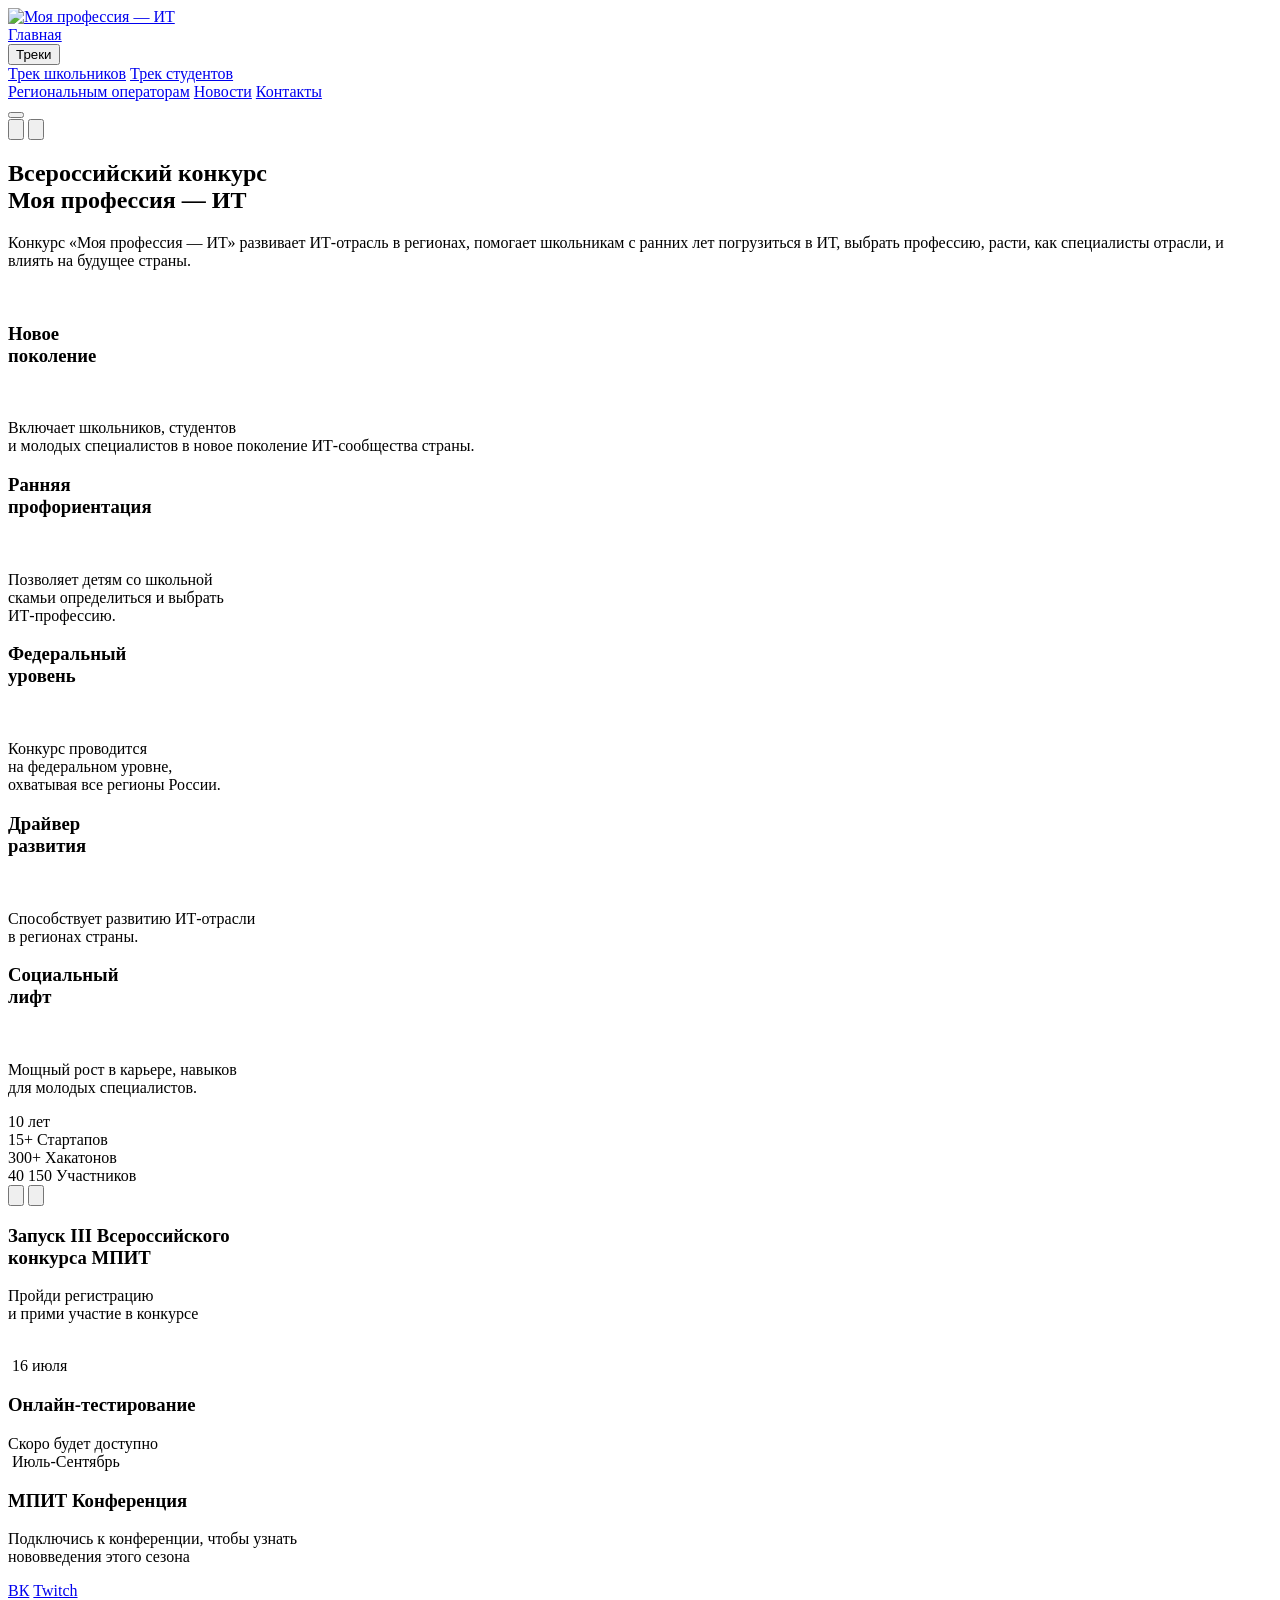
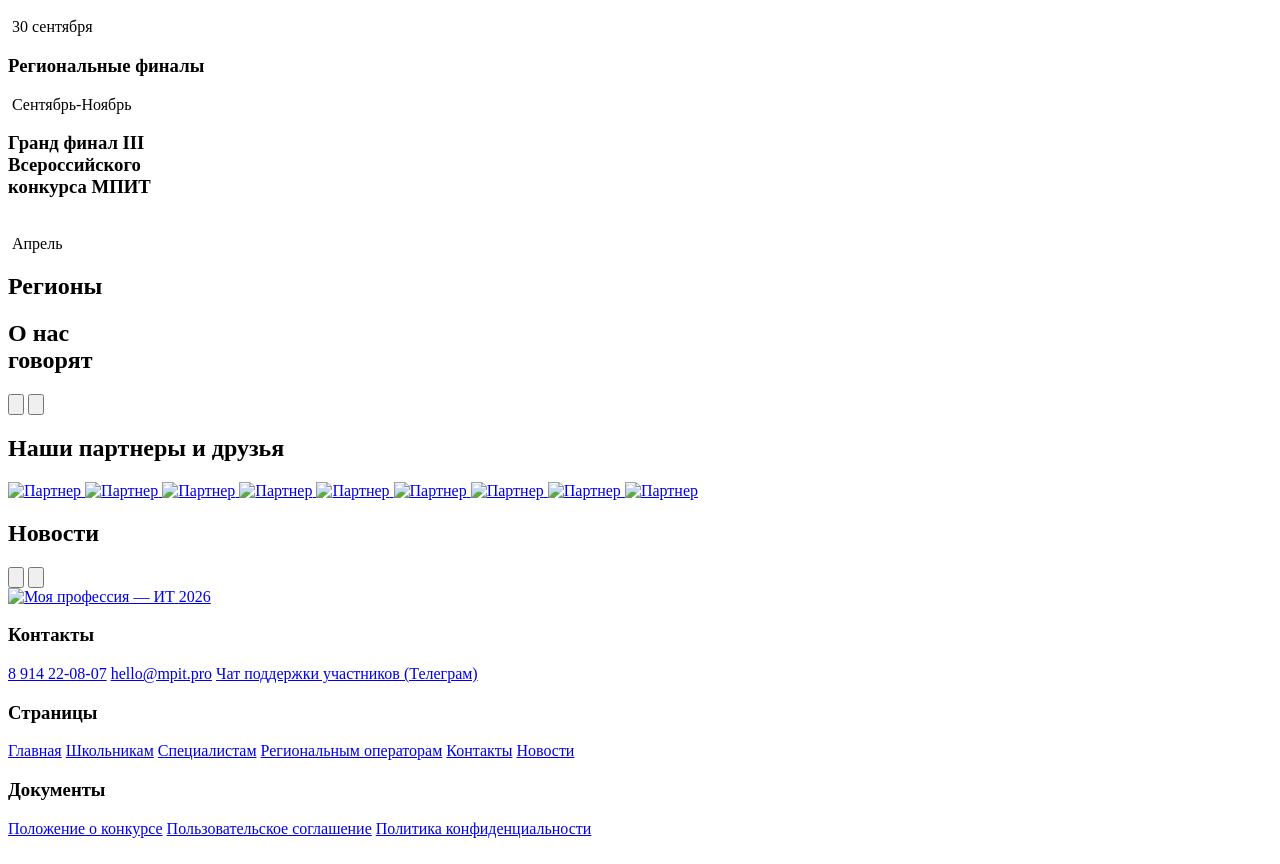
==== index.html @ 228777dc "Add files via upload" ====
<!DOCTYPE html>
<html lang="ru">
    <head>
        <meta charset="UTF-8">
        <meta name="viewport" content="width=device-width, initial-scale=1.0">

        <title>Моя профессия — ИТ</title>

        <link rel="stylesheet" href="./css/style.css">
        <link rel="preconnect" href="https://fonts.googleapis.com">
        <link rel="preconnect" href="https://fonts.gstatic.com" crossorigin>

        <link rel="stylesheet" href="./css/adaptive.css">

        <link href="https://fonts.googleapis.com/css2?family=Manrope:wght@400;500;600;700&display=swap" rel="stylesheet">

        <script src="./js/region.js" defer></script>
        <script src="./js/news.js" defer></script>
        <script src="./js/script.js" defer></script>
        <script src="./js/region.js" defer></script>
    </head>
<body>

    <header class="header">
        <div class="container header__inner">

            <a class="header__logo" href="./index.html">
            <img src="./assets/logo/logo.svg" alt="Моя профессия — ИТ">
            </a>

            <nav class="header__nav">
            <a class="header__link" href="./index.html">Главная</a>

            <div class="header__dropdown">
                <button class="header__dropdown-button" type="button">
                Треки
                <span class="header__arrow"></span>
                </button>

                <div class="header__dropdown-menu">
                <a href="./schoolchildren.html">Трек школьников</a>
                <a href="./student.html">Трек студентов</a>
                </div>
            </div>

            <a class="header__link" href="./region_operator.html">Региональным операторам</a>
            <a class="header__link" href="./news.html">Новости</a>
            <a class="header__link" href="./contact.html">Контакты</a>
            </nav>

            <button class="header__burger" type="button" aria-label="Открыть меню">
            <span></span>
            <span></span>
            </button>

        </div>
    </header>

  <main>
    <section class="hero">
        <div class="container hero__inner">

            <div class="hero__slide" id="heroSlide"></div>

            <div class="hero__right">
            <div class="hero__dots" id="heroDots"></div>

            <div class="hero__arrows">
                <button class="hero__arrow" type="button" id="heroPrev" aria-label="Предыдущий слайд">
                <img src="./assets/icons/arrow-left.svg" alt="">
                </button>

                <button class="hero__arrow" type="button" id="heroNext" aria-label="Следующий слайд">
                <img src="./assets/icons/arrow-right.svg" alt="">
                </button>
            </div>
            </div>

        </div>
    </section>


    <section class="about">
        <div class="container about__inner">

            <div class="about__top">
            <div class="about__text">
                <h2 class="about__title title title--lg">
                Всероссийский конкурс<br>
                Моя профессия — ИТ
                </h2>

                <p class="about__description text text--20">
                Конкурс «Моя профессия — ИТ» развивает ИТ-отрасль в регионах,
                помогает школьникам с ранних лет погрузиться в ИТ, выбрать профессию,
                расти, как специалисты отрасли, и влиять на будущее страны.
                </p>
        </div>

            <img 
                class="about__decor" 
                src="./img/about_decor.png" 
                alt=""
            >
            </div>

            <div class="about__cards">
                <article class="about-card">
                    <h3 class="about-card__title title title--sm">
                    Новое<br>поколение
                    </h3>

                    <img 
                    class="about-card__shape" 
                    src="./img/m_medium.svg" 
                    alt=""
                    >

                    <p class="about-card__text text text--18">
                    Включает школьников, студентов<br>и молодых специалистов в новое
                    поколение ИТ-сообщества страны.
                    </p>
                </article>

                <article class="about-card">
                    <h3 class="about-card__title title title--sm">
                    Ранняя<br>профориентация
                    </h3>

                    <img 
                    class="about-card__shape" 
                    src="./img/p_medium.svg" 
                    alt=""
                    >

                    <p class="about-card__text text text--18">
                    Позволяет детям со школьной<br>скамьи определиться и выбрать
                    <br>ИТ-профессию.
                    </p>
                </article>

                <article class="about-card">
                    <h3 class="about-card__title title title--sm">
                    Федеральный<br>уровень
                    </h3>

                    <img 
                    class="about-card__shape" 
                    src="./img/i_medium.svg" 
                    alt=""
                    >

                    <p class="about-card__text text text--18">
                    Конкурс проводится<br>на федеральном уровне,<br>охватывая все регионы России.
                    </p>
                </article>

                <article class="about-card about-card--wide">
                    <h3 class="about-card__title title title--sm">
                    Драйвер<br>развития
                    </h3>

                    <img 
                    class="about-card__shape" 
                    src="./img/t_long.svg" 
                    alt=""
                    >

                    <p class="about-card__text text text--18">
                    Способствует развитию ИТ-отрасли<br>в регионах страны.
                    </p>
                </article>

                <article class="about-card about-card--wide">
                    <h3 class="about-card__title title title--sm">
                    Социальный<br>лифт
                    </h3>

                    <img 
                    class="about-card__shape" 
                    src="./img/m_long.svg" 
                    alt=""
                    >

                    <p class="about-card__text text text--18">
                    Мощный рост в карьере, навыков <br>для молодых специалистов.
                    </p>
                </article>
                </div>

                <div class="about__stats">
                <div class="about-stat">
                    <span class="about-stat__number">10</span>
                    <span class="about-stat__label text text--18">лет</span>
                </div>

                <div class="about-stat">
                    <span class="about-stat__number">15+</span>
                    <span class="about-stat__label text text--18">Стартапов</span>
                </div>

                <div class="about-stat">
                    <span class="about-stat__number">300+</span>
                    <span class="about-stat__label text text--18">Хакатонов</span>
                </div>

                <div class="about-stat">
                    <span class="about-stat__number">40 150</span>
                    <span class="about-stat__label text text--18">Участников</span>
                </div>
                </div>

            </div>
        </section>

        <section class="tracks">
        <div class="container">
            <div class="tracks__inner">

            <div class="tracks__slide" id="tracksSlide"></div>

            <div class="tracks__arrows">
                <button class="tracks__arrow" type="button" id="tracksPrev" aria-label="Предыдущий слайд">
                <img src="./assets/icons/arrow-left.svg" alt="">
                </button>

                <button class="tracks__arrow" type="button" id="tracksNext" aria-label="Следующий слайд">
                <img src="./assets/icons/arrow-right.svg" alt="">
                </button>
            </div>

            <div class="tracks__dots" id="tracksDots"></div>

            </div>
        </div>
        </section>

        <section class="roadmap">
            <div class="container">
                <div class="roadmap__inner">

                <article class="roadmap-item">
                    <div class="roadmap-item__content">
                    <h3 class="roadmap-item__title title title--md">
                        Запуск III Всероссийского<br>
                        конкурса МПИТ
                    </h3>

                    <p class="roadmap-item__text text text--20">
                        Пройди регистрацию<br>
                        и прими участие в конкурсе
                    </p>
                    </div>

                    <img
                    class="roadmap-item__mascot roadmap-item__mascot--1"
                    src="./img/mascot1.svg"
                    alt=""
                    >

                    <div class="roadmap-item__date">
                    <img
                        class="roadmap-item__date-shape"
                        src="./img/m_medium_roadmap.svg"
                        alt=""
                    >
                    <span class="roadmap-item__date-text">16 июля</span>
                    </div>
                </article>

                <article class="roadmap-item">
                    <div class="roadmap-item__content">
                    <h3 class="roadmap-item__title title title--md">
                        Онлайн-тестирование
                    </h3>

                    <div class="roadmap-item__buttons">
                        <span class="roadmap-button roadmap-button--disabled">
                        Скоро будет доступно
                        </span>
                    </div>
                    </div>

                    <div class="roadmap-item__date">
                    <img
                        class="roadmap-item__date-shape"
                        src="./img/p_medium_roadmap.svg"
                        alt=""
                    >
                    <span class="roadmap-item__date-text">Июль-Сентябрь</span>
                    </div>
                </article>

                <article class="roadmap-item">
                    <div class="roadmap-item__content">
                    <h3 class="roadmap-item__title title title--md">
                        МПИТ Конференция
                    </h3>

                    <p class="roadmap-item__text text text--20">
                        Подключись к конференции, чтобы узнать<br>
                        нововведения этого сезона
                    </p>

                    <div class="roadmap-item__buttons">
                        <a class="roadmap-button roadmap-button--blue" href="#">ВК</a>
                        <a class="roadmap-button roadmap-button--purple" href="#">Twitch</a>
                    </div>
                    </div>

                    <img
                    class="roadmap-item__mascot roadmap-item__mascot--2"
                    src="./img/mascot2.svg"
                    alt=""
                    >

                    <div class="roadmap-item__date">
                    <img
                        class="roadmap-item__date-shape"
                        src="./img/i_medium_roadmap.svg"
                        alt=""
                    >
                    <span class="roadmap-item__date-text">30 сентября</span>
                    </div>
                </article>

                <article class="roadmap-item">
                    <div class="roadmap-item__content">
                    <h3 class="roadmap-item__title title title--md">
                        Региональные финалы
                    </h3>
                    </div>

                    <div class="roadmap-item__date">
                    <img
                        class="roadmap-item__date-shape"
                        src="./img/t_medium_roadmap.svg"
                        alt=""
                    >
                    <span class="roadmap-item__date-text">Сентябрь-Ноябрь</span>
                    </div>
                </article>

                <article class="roadmap-item">
                    <div class="roadmap-item__content">
                    <h3 class="roadmap-item__title title title--md">
                        Гранд финал III<br>
                        Всероссийского<br>
                        конкурса МПИТ
                    </h3>
                    </div>

                    <img
                    class="roadmap-item__mascot roadmap-item__mascot--3"
                    src="./img/mascot3.svg"
                    alt=""
                    >

                    <div class="roadmap-item__date">
                    <img
                        class="roadmap-item__date-shape"
                        src="./img/p_medium_roadmap.svg"
                        alt=""
                    >
                    <span class="roadmap-item__date-text">Апрель</span>
                    </div>
                </article>

                </div>
            </div>
        </section>

        <section class="regions">
            <div class="container regions__inner">
                <h2 class="regions__title title title--lg">
                Регионы
                </h2>

                <div class="regions__grid" id="regionsGrid"></div>
            </div>
        </section>

        <section class="reviews">
            <div class="container reviews__inner">

                <div class="reviews__left">
                <h2 class="reviews__title title title--lg">
                    О нас<br>говорят
                </h2>

                <div class="reviews__arrows">
                    <button class="reviews__arrow" type="button" id="reviewsPrev" aria-label="Предыдущий отзыв">
                    <img src="./assets/icons/arrow-left.svg" alt="">
                    </button>

                    <button class="reviews__arrow" type="button" id="reviewsNext" aria-label="Следующий отзыв">
                    <img src="./assets/icons/arrow-right.svg" alt="">
                    </button>
                </div>
                </div>

                <div class="reviews__card" id="reviewsCard"></div>

            </div>
        </section>

        <section class="partners">
            <div class="container partners__inner">

                <h2 class="partners__title title title--lg">
                Наши партнеры и друзья
                </h2>

                <div class="partners__grid">
                <a class="partners-card" href="#" target="_blank">
                    <img src="./assets/logo/logo-grey.svg" alt="Партнер">
                </a>

                <a class="partners-card" href="#" target="_blank">
                    <img src="./assets/logo/logo-grey.svg" alt="Партнер">
                </a>

                <a class="partners-card" href="#" target="_blank">
                    <img src="./assets/logo/logo-grey.svg" alt="Партнер">
                </a>

                <a class="partners-card" href="#" target="_blank">
                    <img src="./assets/logo/logo-grey.svg" alt="Партнер">
                </a>

                <a class="partners-card" href="#" target="_blank">
                    <img src="./assets/logo/logo-grey.svg" alt="Партнер">
                </a>

                <a class="partners-card" href="#" target="_blank">
                    <img src="./assets/logo/logo-grey.svg" alt="Партнер">
                </a>

                <a class="partners-card" href="#" target="_blank">
                    <img src="./assets/logo/logo-grey.svg" alt="Партнер">
                </a>

                <a class="partners-card" href="#" target="_blank">
                    <img src="./assets/logo/logo-grey.svg" alt="Партнер">
                </a>

                <a class="partners-card" href="#" target="_blank">
                    <img src="./assets/logo/logo-grey.svg" alt="Партнер">
                </a>
                </div>

            </div>
        </section>

        <section class="news">
            <div class="container news__inner">

                <div class="news__top">
                <h2 class="news__title title title--lg">
                    Новости
                </h2>

                <div class="news__arrows">
                    <button class="news__arrow" type="button" id="newsPrev" aria-label="Предыдущие новости">
                    <img src="./assets/icons/arrow-left.svg" alt="">
                    </button>

                    <button class="news__arrow" type="button" id="newsNext" aria-label="Следующие новости">
                    <img src="./assets/icons/arrow-right.svg" alt="">
                    </button>
                </div>
                </div>

                <div class="news__slider" id="newsSlider"></div>

            </div>
        </section>

        <footer class="footer">
            <div class="container footer__inner">

                <div class="footer__top">
                <a class="footer__logo" href="./index.html">
                    <img src="./assets/logo/logo.svg" alt="Моя профессия — ИТ">
                    <span class="footer__year text text--16">2026</span>
                </a>

                <div class="footer__column">
                    <h3 class="footer__title text text--20">Контакты</h3>

                    <div class="footer__links">
                    <a href="tel:+7914220807">8 914 22-08-07</a>
                    <a href="mailto:hello@mpit.pro">hello@mpit.pro</a>
                    <a href="#">Чат поддержки участников (Телеграм)</a>
                    </div>
                </div>

                <div class="footer__column">
                    <h3 class="footer__title text text--20">Страницы</h3>

                    <div class="footer__links">
                    <a href="./index.html">Главная</a>
                    <a href="./schoolchildren.html">Школьникам</a>
                    <a href="./student.html">Специалистам</a>
                    <a href="./region_operator.html">Региональным операторам</a>
                    <a href="./contact.html">Контакты</a>
                    <a href="./news.html">Новости</a>
                    </div>
                </div>

                <div class="footer__column">
                    <h3 class="footer__title text text--20">Документы</h3>

                    <div class="footer__links">
                    <a href="./assets/document/regulations.pdf">Положение о конкурсе</a>
                    <a href="./assets/document/agreement.pdf">Пользовательское соглашение</a>
                    <a href="./assets/document/privacy.pdf">Политика конфиденциальности</a>
                    </div>
                </div>
                </div>


                <div class="footer__big-logo">
                <img src="./img/logo_footer.svg" alt="">
                </div>

            </div>
        </footer>

</main>
</body>
</html>
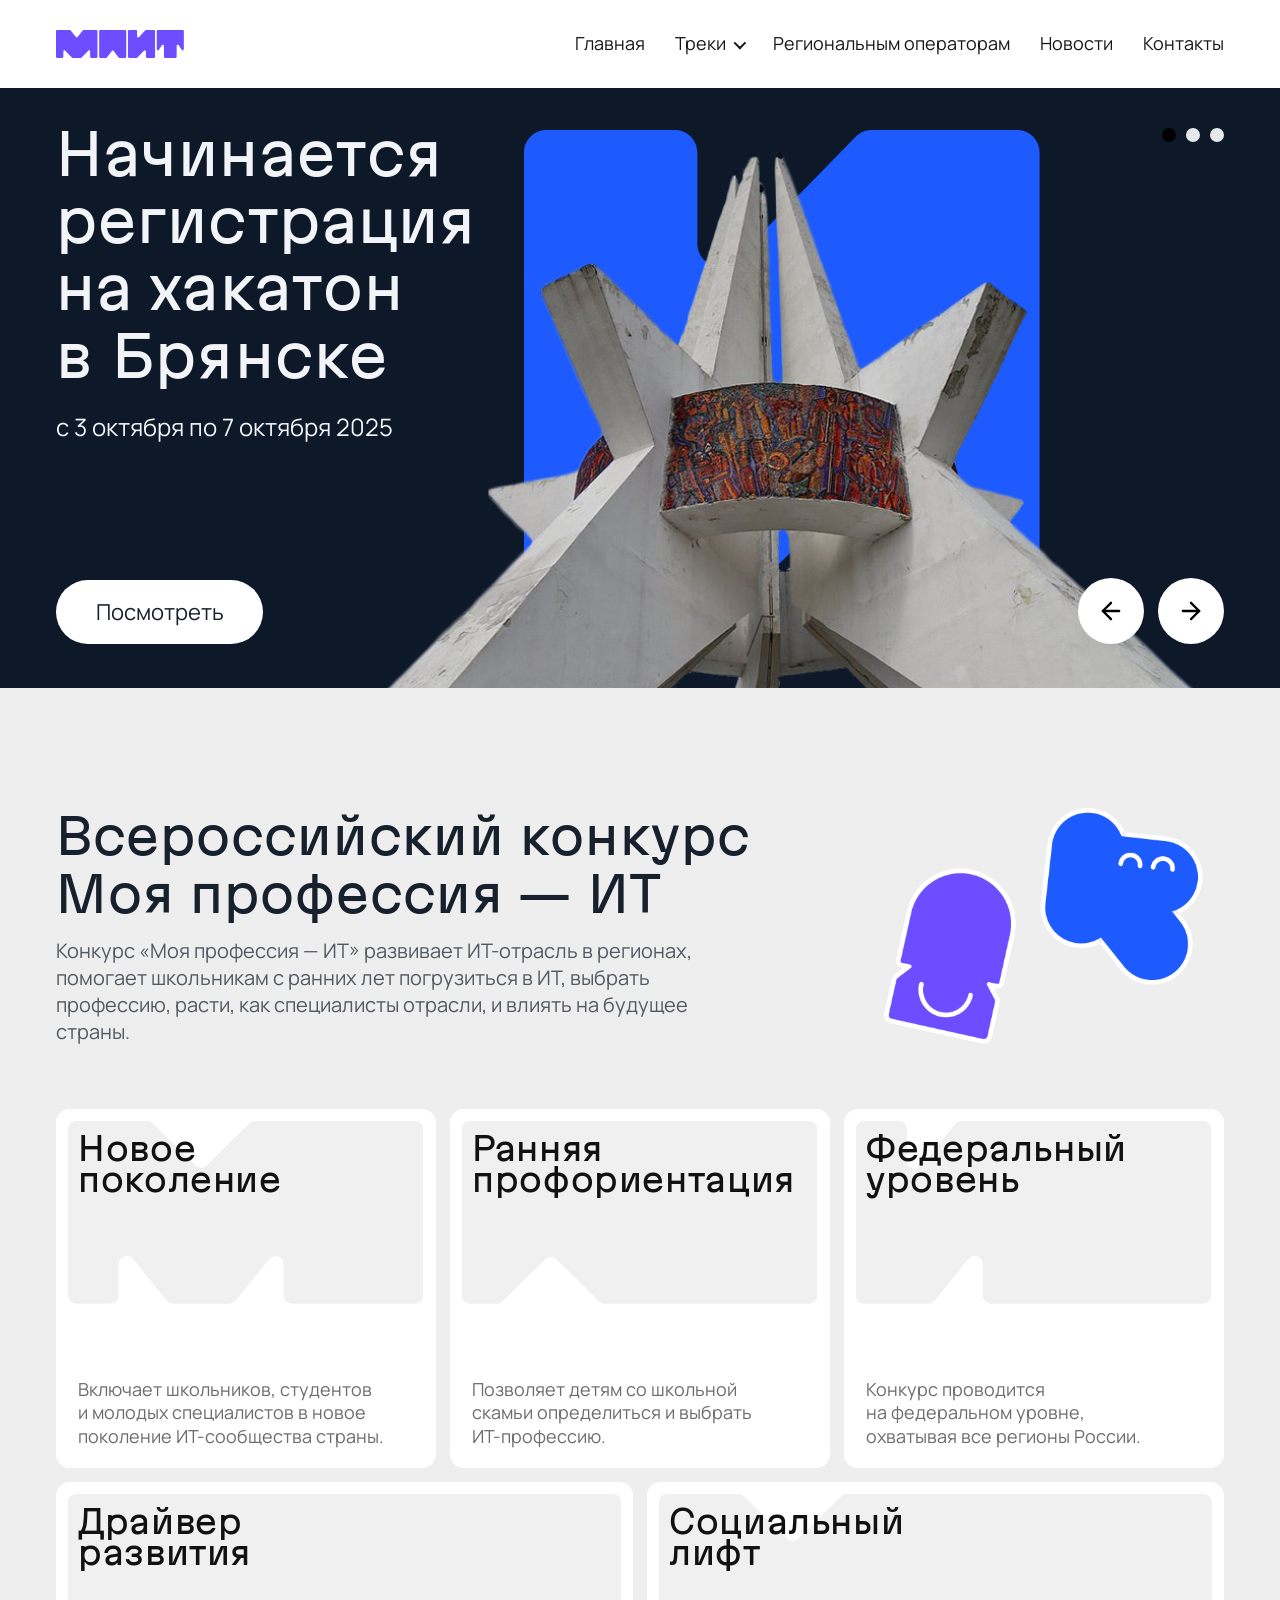
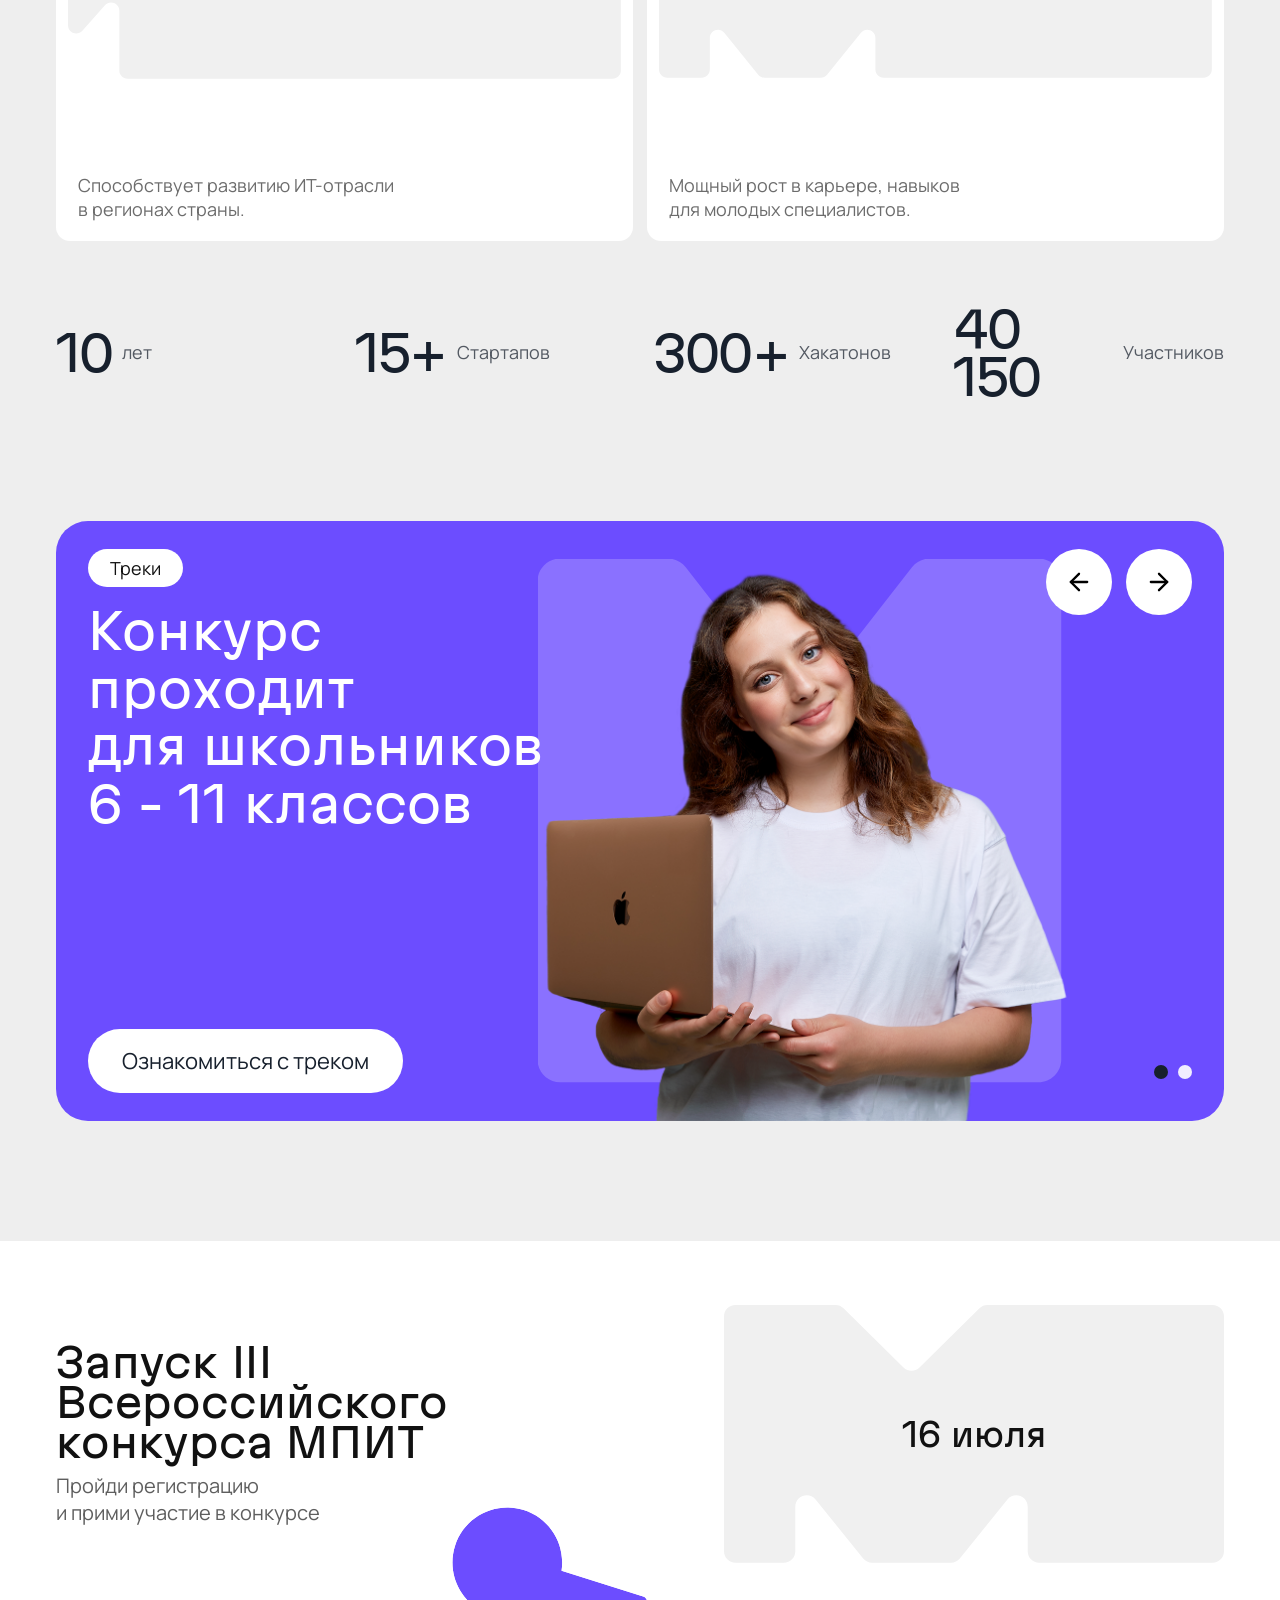
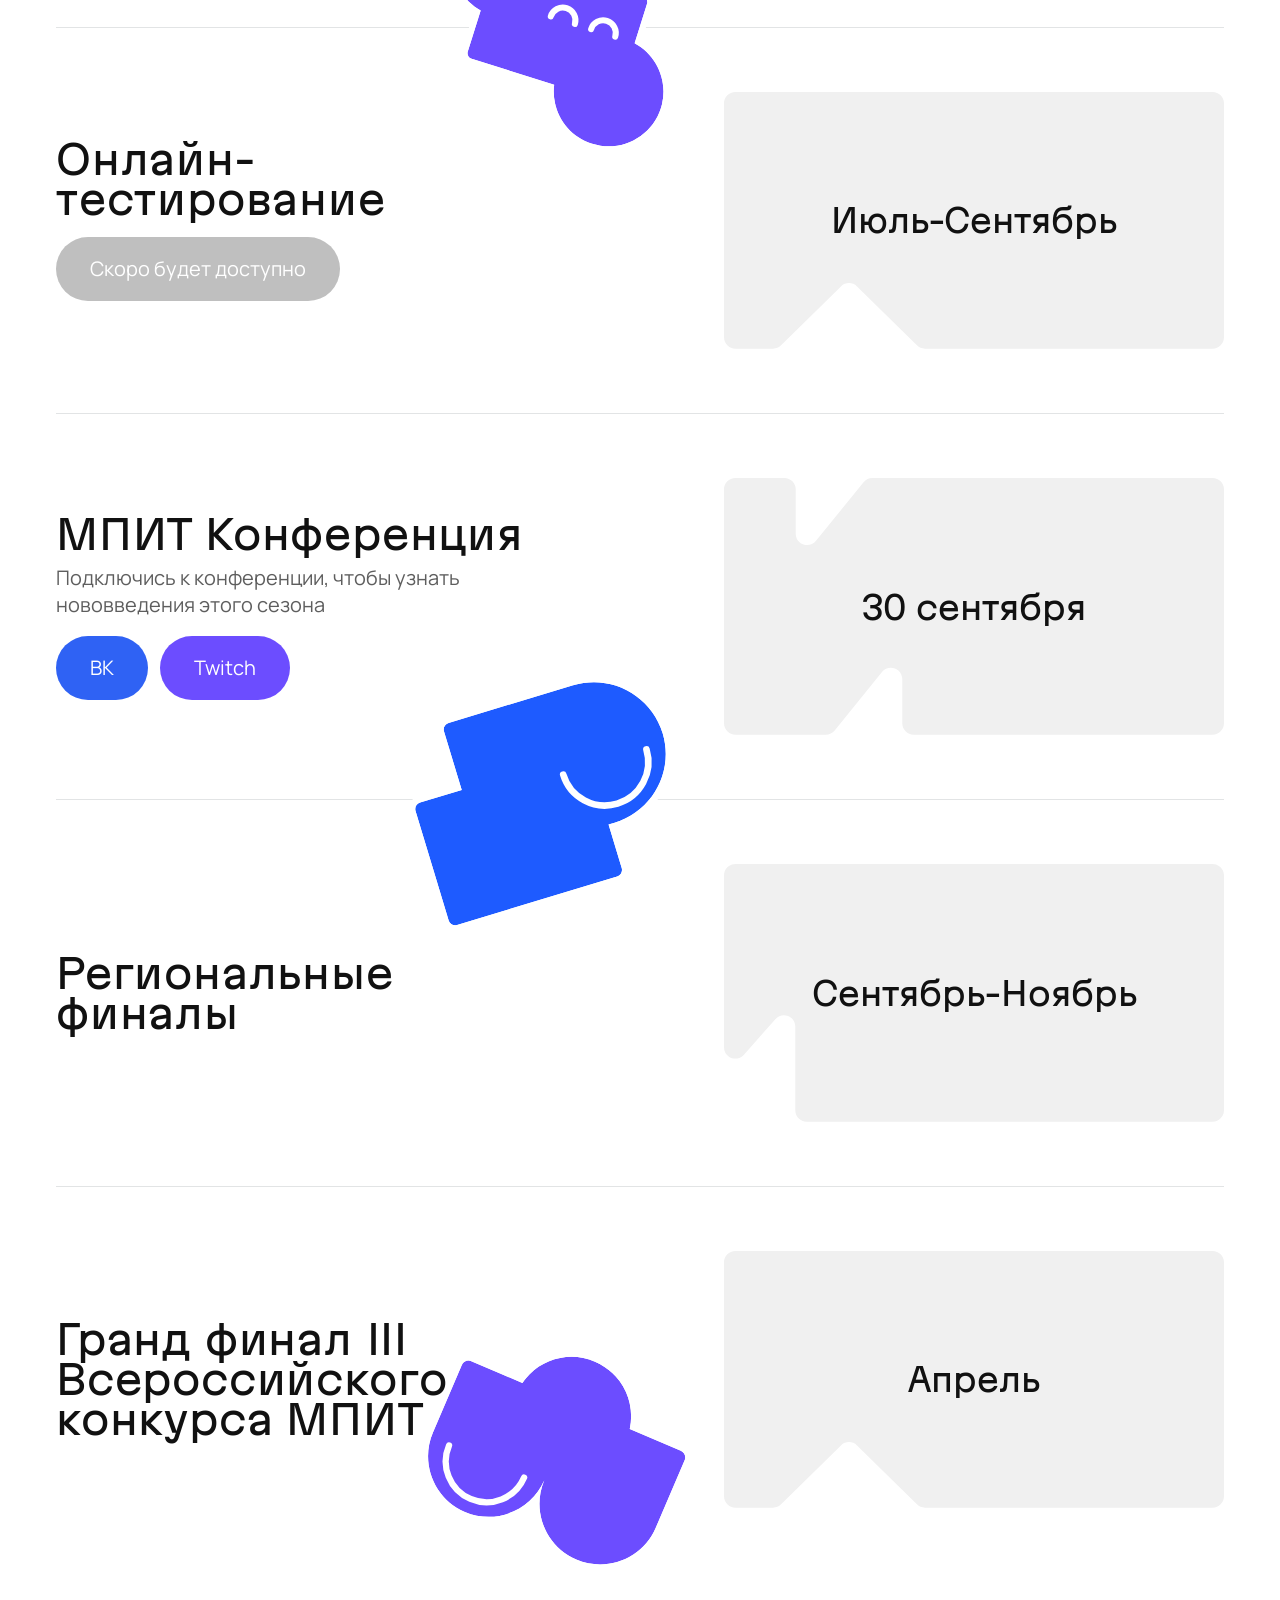
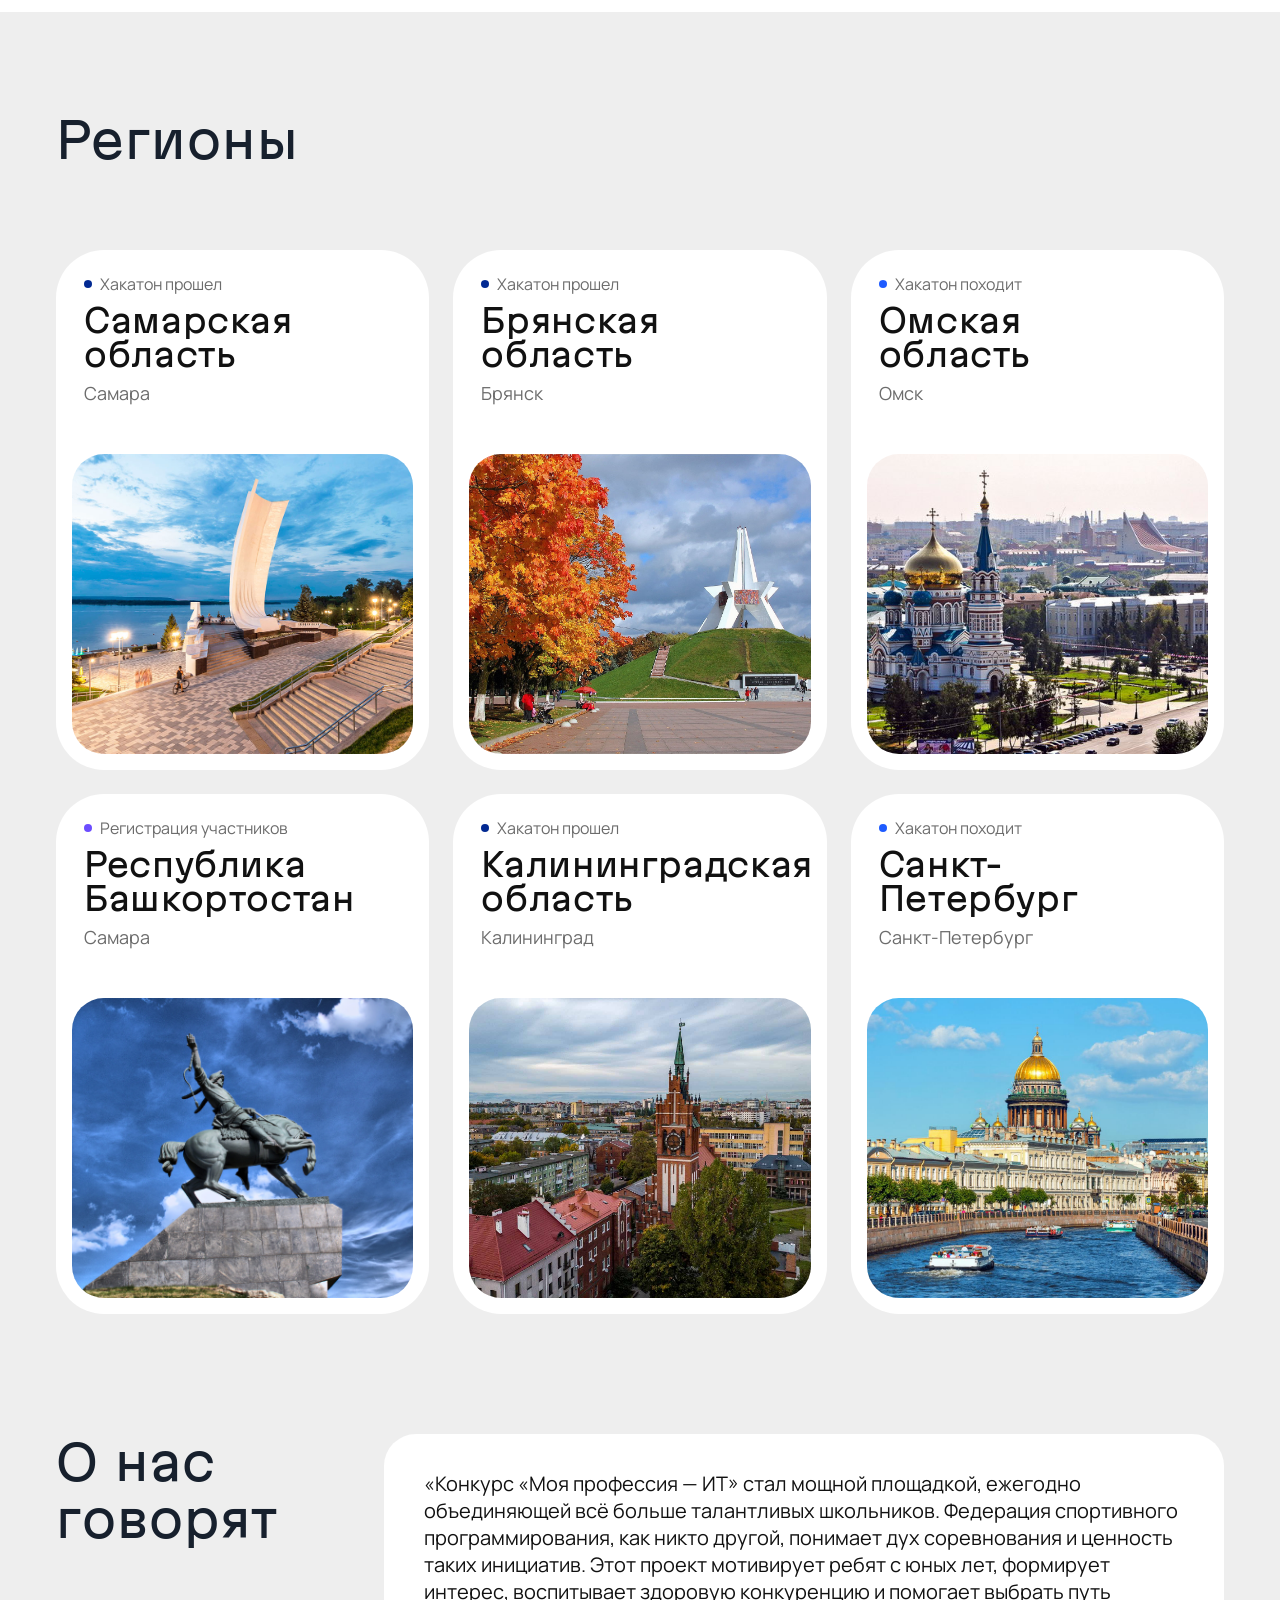
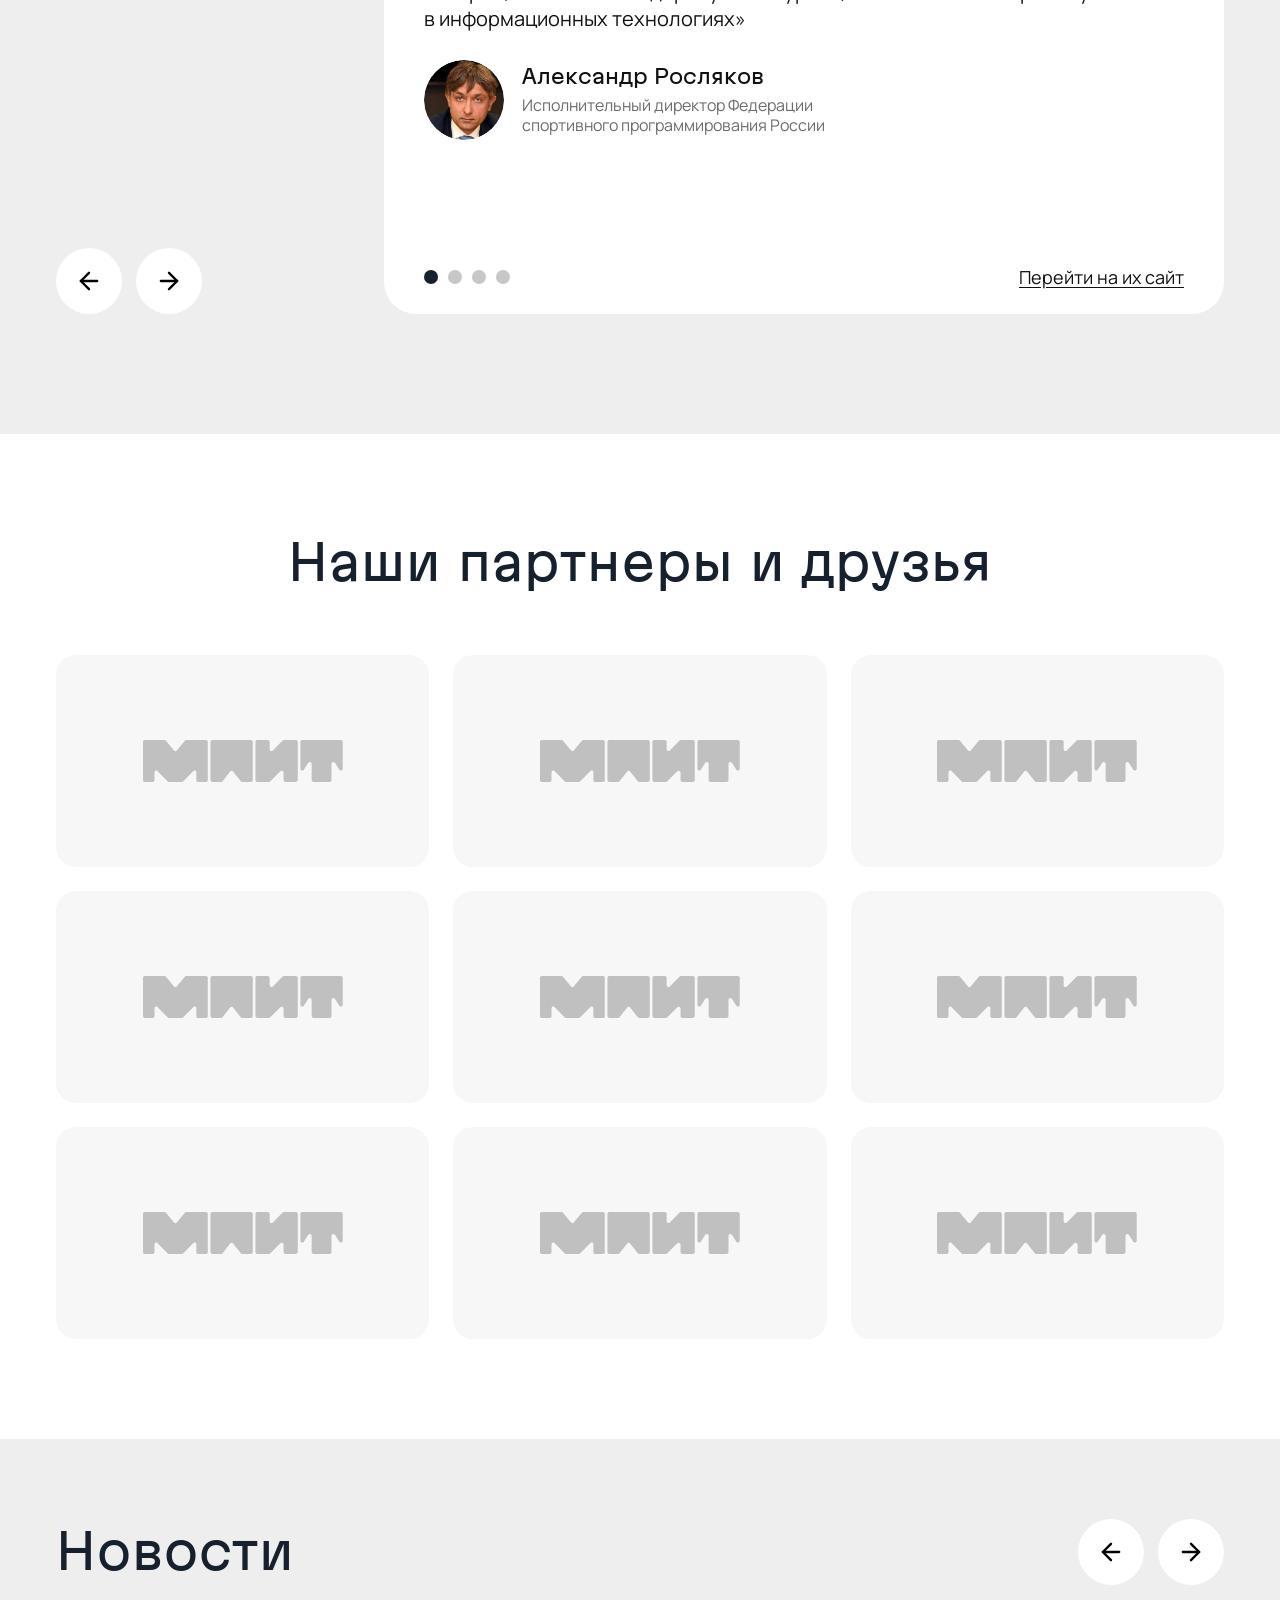
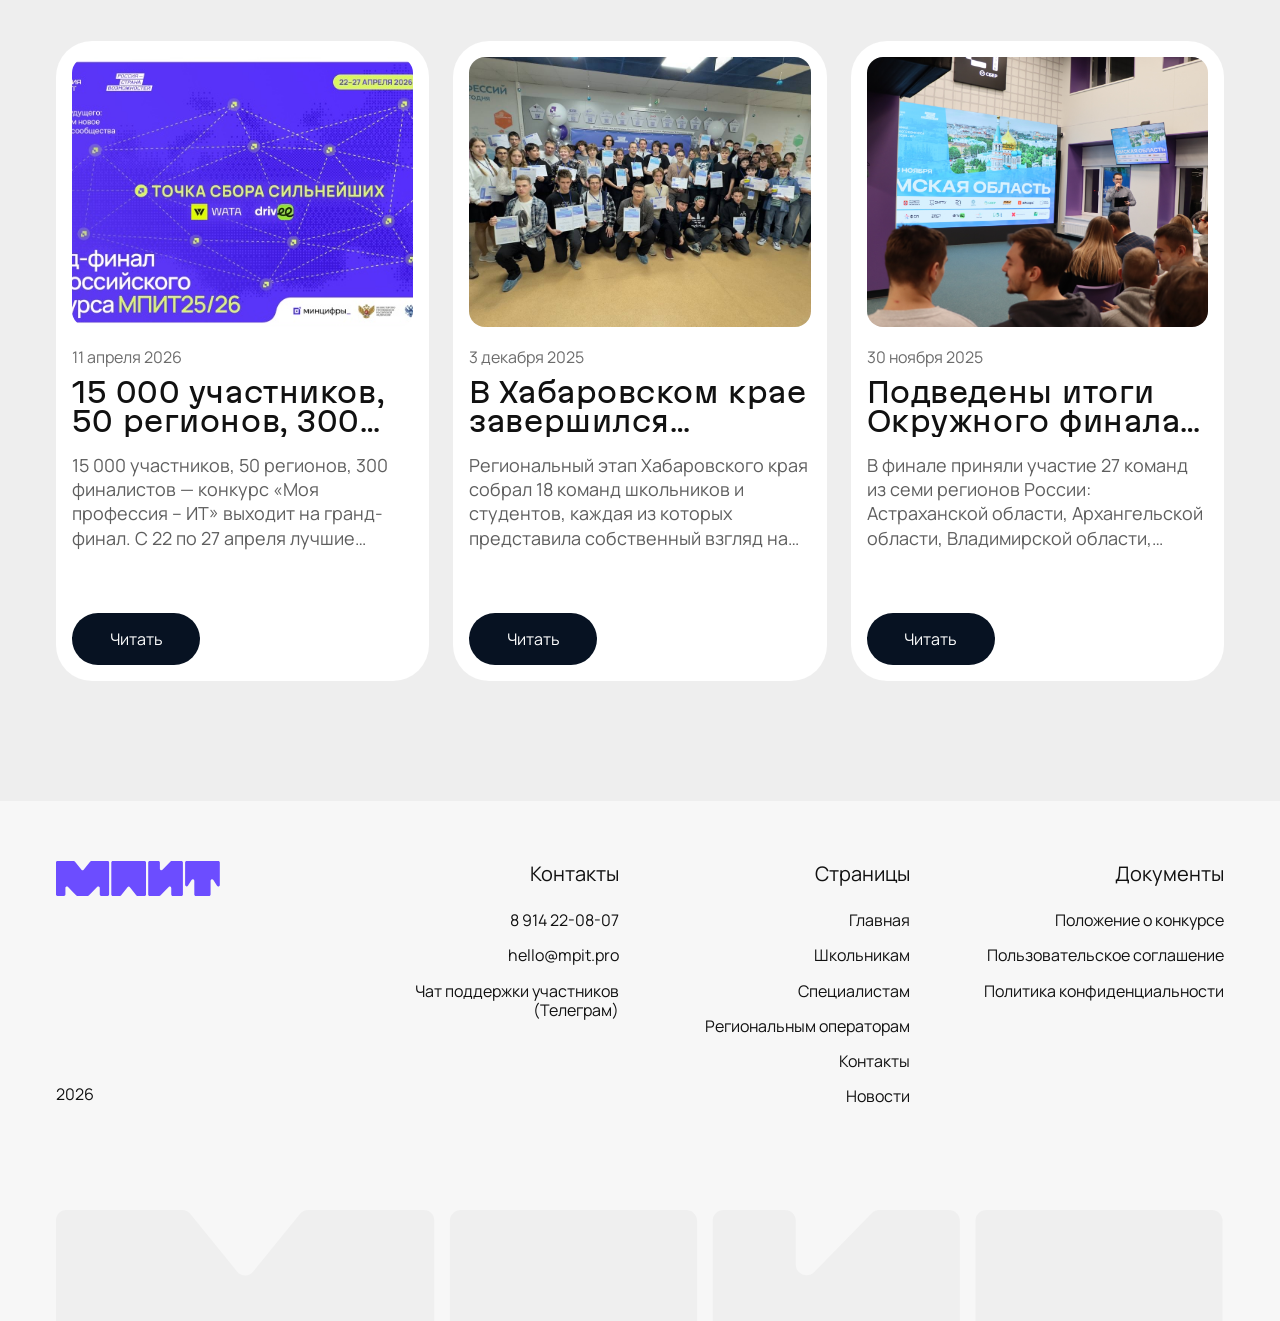
==== commit 6f4f5361: "update adaptive" ====
--- a/index.html
+++ b/index.html
@@ -303,8 +303,8 @@
                     </p>
 
                     <div class="roadmap-item__buttons">
-                        <a class="roadmap-button roadmap-button--blue" href="#">ВК</a>
-                        <a class="roadmap-button roadmap-button--purple" href="#">Twitch</a>
+                        <a class="roadmap-button roadmap-button--blue" href="https://vk.com/mpitpro">ВК</a>
+                        <a class="roadmap-button roadmap-button--purple" href="https://www.twitch.tv/mpitlabx">Twitch</a>
                     </div>
                     </div>
 
@@ -491,7 +491,7 @@
                     <div class="footer__links">
                     <a href="tel:+7914220807">8 914 22-08-07</a>
                     <a href="mailto:hello@mpit.pro">hello@mpit.pro</a>
-                    <a href="#">Чат поддержки участников (Телеграм)</a>
+                    <a href="https://t.me/mpitchat">Чат поддержки участников (Телеграм)</a>
                     </div>
                 </div>
 
@@ -512,9 +512,9 @@
                     <h3 class="footer__title text text--20">Документы</h3>
 
                     <div class="footer__links">
-                    <a href="./assets/document/regulations.pdf">Положение о конкурсе</a>
-                    <a href="./assets/document/agreement.pdf">Пользовательское соглашение</a>
-                    <a href="./assets/document/privacy.pdf">Политика конфиденциальности</a>
+                    <a href="https://disk.360.yandex.ru/i/Ng9B_2Il4LdGDA">Положение о конкурсе</a>
+                    <a href="https://mpit.pro/terms">Пользовательское соглашение</a>
+                    <a href="https://mpit.pro/privacy">Политика конфиденциальности</a>
                     </div>
                 </div>
                 </div>
--- a/css/style.css
+++ b/css/style.css
@@ -0,0 +1,1579 @@
+@font-face {
+  font-family: "Martian Grotesk";
+  src: url("../assets/fonts/MartianGrotesk-StdRg.ttf") format("truetype");
+  font-weight: 400;
+  font-style: normal;
+  font-display: swap;
+}
+
+:root {
+  --container-width: 1328px;
+  --page-padding: 56px;
+
+  --color-dark: #17202d;
+  --color-text: #111111;
+  --color-gray: #eeeeee;
+  --color-white: #eeeeee;
+
+  --radius-large: 32px;
+  --radius-pill: 999px;
+}
+
+* {
+  box-sizing: border-box;
+}
+
+html {
+  scroll-behavior: smooth;
+  overflow-x: hidden;
+}
+
+body {
+  margin: 0;
+
+  font-family: "Manrope", Arial, sans-serif;
+  color: var(--color-text);
+  background: var(--color-white);
+  overflow-x: hidden;
+}
+
+img {
+  display: block;
+  max-width: 100%;
+}
+
+a {
+  color: inherit;
+  text-decoration: none;
+}
+
+main {
+  background: #eeeeee;
+}
+
+.title {
+  margin: 0;
+
+  font-family: "Martian Grotesk", Arial, sans-serif;
+  font-style: normal;
+  font-weight: 400;
+  line-height: 1.2;
+  letter-spacing: 0.02em;
+}
+
+.title--xl {
+  font-size: 56px;
+}
+
+.title--lg {
+  font-size: 48px;
+}
+
+.title--md {
+  font-size: 40px;
+}
+
+.title--sm {
+  font-size: 32px;
+}
+
+.text {
+  margin: 0;
+
+  font-family: "Manrope", Arial, sans-serif;
+  font-weight: 400;
+  line-height: 1.3;
+}
+
+.text--16 {
+  font-size: 16px;
+}
+
+.text--18 {
+  font-size: 18px;
+}
+
+.text--20 {
+  font-size: 20px;
+}
+
+.text--22 {
+  font-size: 22px;
+}
+
+.text--24 {
+  font-size: 24px;
+}
+
+button {
+  font-family: "Manrope", Arial, sans-serif;
+  border: none;
+  cursor: pointer;
+}
+
+/* Главный контейнер сайта */
+.container {
+  width: min(
+    calc(100% - var(--page-padding) * 2),
+    var(--container-width)
+  );
+
+  margin-inline: auto;
+}
+
+/* Секция на всю ширину экрана */
+.section {
+  width: 100%;
+}
+
+/* Фон растягивается, контент нет */
+.section--gray {
+  padding: 80px 0;
+  background: var(--color-gray);
+}
+
+.section__title {
+  margin: 0;
+
+  font-size: 48px;
+  line-height: 1.1;
+  font-weight: 400;
+  color: var(--color-dark);
+}
+
+/* HEADER */
+
+.header {
+  width: 100%;
+  background: #ffffff;
+}
+
+.header__inner {
+  height: 88px;
+
+  display: flex;
+  align-items: center;
+  justify-content: space-between;
+  gap: 40px;
+}
+
+.header__logo {
+  flex-shrink: 0;
+}
+
+.header__logo img {
+  width: 128px;
+  height: auto;
+}
+
+.header__nav {
+  display: flex;
+  align-items: center;
+  gap: 30px;
+}
+
+.header__link,
+.header__dropdown-button {
+  padding: 0;
+
+  border: none;
+  background: transparent;
+
+  font-family: inherit;
+  font-size: 18px;
+  line-height: 1.2;
+  font-weight: 400;
+  color: #171717;
+  text-decoration: none;
+
+  cursor: pointer;
+}
+
+.header__dropdown {
+  position: relative;
+}
+
+.header__dropdown-button {
+  display: flex;
+  align-items: center;
+  gap: 8px;
+}
+
+.header__arrow {
+  width: 9px;
+  height: 9px;
+
+  border-right: 2px solid #171717;
+  border-bottom: 2px solid #171717;
+
+  transform: rotate(45deg) translateY(-2px);
+  transition: transform 0.2s ease;
+}
+
+.header__dropdown-menu {
+  position: absolute;
+  top: calc(100% + 18px);
+  left: 0;
+  z-index: 20;
+
+  min-width: 220px;
+  padding: 10px;
+
+  border-radius: 18px;
+  background: #ffffff;
+  box-shadow: 0 12px 32px rgba(0, 0, 0, 0.12);
+
+  opacity: 0;
+  visibility: hidden;
+  transform: translateY(8px);
+
+  transition: 0.2s ease;
+}
+
+.header__dropdown-menu a {
+  display: block;
+  padding: 12px 14px;
+
+  border-radius: 12px;
+
+  font-size: 16px;
+  line-height: 1.2;
+  color: #171717;
+  text-decoration: none;
+}
+
+.header__dropdown-menu a:hover {
+  background: #f1f1f1;
+}
+
+.header__dropdown:hover .header__dropdown-menu {
+  opacity: 1;
+  visibility: visible;
+  transform: translateY(0);
+}
+
+.header__dropdown:hover .header__arrow {
+  transform: rotate(-135deg) translateY(-1px);
+}
+
+.header__burger {
+  display: none;
+
+  width: 44px;
+  height: 44px;
+
+  border: none;
+  border-radius: 50%;
+  background: #f1f1f1;
+
+  cursor: pointer;
+}
+
+.header__burger span {
+  display: block;
+
+  width: 20px;
+  height: 2px;
+  margin: 4px auto;
+
+  background: #171717;
+}
+
+/* HERO */
+
+.hero {
+  width: 100%;
+  height: 600px;
+  background: #0d1828;
+  overflow: hidden;
+}
+
+.hero__inner {
+  position: relative;
+  height: 100%;
+  overflow: visible;
+
+  --hero-left-width: 430px;
+  --hero-right-width: 146px;
+  --hero-gap: 40px;
+}
+
+.hero__slide {
+  position: relative;
+  width: 100%;
+  height: 100%;
+  overflow: visible;
+}
+
+
+.hero__content {
+  position: relative;
+  z-index: 5;
+
+  width: var(--hero-left-width);
+  height: 100%;
+  padding: 32px 0 44px;
+
+  display: flex;
+  flex-direction: column;
+  justify-content: space-between;
+}
+
+.hero__text-block {
+  max-width: 430px;
+}
+
+.hero__title {
+  color: #f2f4f7;
+}
+
+.hero__subtitle {
+  margin: 22px 0 0;
+  color: #f2f4f7;
+}
+
+.hero__button {
+  width: 207px;
+  height: 64px;
+
+  border-radius: 999px;
+  background: #ffffff;
+
+  display: inline-flex;
+  align-items: center;
+  justify-content: center;
+
+  font-family: "Manrope", Arial, sans-serif;
+  font-size: 22px;
+  line-height: 1;
+  font-weight: 400;
+
+  color: #17202d;
+  text-decoration: none;
+}
+
+.hero__visual {
+  --hero-image-x: 0px;
+  --hero-image-y: 0px;
+  --hero-image-width: auto;
+  --hero-image-height: 620px;
+  --hero-image-max-width: 760px;
+
+  position: absolute;
+  top: 0;
+  bottom: 0;
+
+  left: calc(var(--hero-left-width) + var(--hero-gap));
+  right: calc(var(--hero-right-width) + var(--hero-gap));
+
+  z-index: 2;
+  pointer-events: none;
+}
+
+.hero__shape-img {
+  position: absolute;
+  top: 50%;
+  left: 50%;
+
+  width: auto;
+  height: 516px;
+  max-width: none;
+
+  object-fit: contain;
+
+  transform: translate(-50%, -50%);
+}
+
+.hero__image {
+  position: absolute;
+  top: 50%;
+  left: 50%;
+  z-index: 3;
+  max-width: none;
+
+  width: var(--hero-image-width);
+  height: var(--hero-image-height);
+
+  object-fit: contain;
+
+  transform: translate(-50%, -50%) translate(var(--hero-image-x), var(--hero-image-y));
+}
+
+.hero__dots {
+  display: flex;
+  align-items: center;
+  gap: 10px;
+}
+
+.hero__arrows {
+  display: flex;
+  align-items: center;
+  gap: 14px;
+}
+
+.hero__dot {
+  width: 14px;
+  height: 14px;
+  padding: 0;
+
+  border: none;
+  border-radius: 50%;
+  background: #ffffff;
+  opacity: 0.9;
+
+  cursor: pointer;
+}
+
+.hero__dot--active {
+  background: #000000;
+  opacity: 1;
+}
+
+.hero__arrow {
+  width: 66px;
+  height: 66px;
+  padding: 0;
+
+  border: none;
+  border-radius: 50%;
+  background: #ffffff;
+
+  display: flex;
+  align-items: center;
+  justify-content: center;
+
+  cursor: pointer;
+}
+
+.hero__arrow img {
+  width: 28px;
+  height: 28px;
+  object-fit: contain;
+}
+
+.hero__right {
+  position: absolute;
+  top: 0;
+  right: 0;
+  z-index: 6;
+
+  height: 100%;
+  padding: 40px 0 44px;
+
+  display: flex;
+  flex-direction: column;
+  justify-content: space-between;
+  align-items: flex-end;
+}
+
+/* ABOUT */
+
+.about {
+  width: 100%;
+  padding: 120px 0 120px;
+  background: #eeeeee;
+  overflow: hidden;
+}
+
+.about__inner {
+  position: relative;
+}
+
+.about__top {
+  margin-bottom: 64px;
+
+  display: flex;
+  align-items: flex-start;
+  justify-content: space-between;
+  gap: 40px;
+}
+
+.about__text {
+  max-width: 700px;
+}
+
+.about__title {
+  color: #17202d;
+}
+
+.about__description {
+  margin-top: 14px;
+
+  color: rgba(23, 32, 45, 0.72);
+  line-height: 1.35;
+}
+
+.about__decor {
+  width: 320px;
+  height: auto;
+  margin-right: 20px;
+  object-fit: contain;
+}
+
+/* Cards */
+
+.about__cards {
+  display: grid;
+  grid-template-columns: repeat(6, 1fr);
+  gap: 14px;
+}
+
+.about-card {
+  position: relative;
+  min-height: 359px;
+  padding: 24px 20px 20px 22px;
+
+  grid-column: span 2;
+
+  border-radius: 14px;
+  background: #ffffff;
+  overflow: hidden;
+
+  display: flex;
+  flex-direction: column;
+  justify-content: space-between;
+}
+
+.about-card--wide {
+  grid-column: span 3;
+}
+
+.about-card__title {
+  position: relative;
+  z-index: 3;
+
+  color: #111111;
+  line-height: 0.95;
+}
+
+.about-card__shape {
+  --shape-padding: 12px;
+
+  position: absolute;
+  top: var(--shape-padding);
+  left: var(--shape-padding);
+  right: var(--shape-padding);
+  z-index: 1;
+
+  width: calc(100% - var(--shape-padding) * 2);
+  height: auto;
+  max-width: none;
+
+  object-fit: contain;
+  pointer-events: none;
+}
+
+.about-card__text {
+  position: relative;
+  z-index: 3;
+
+  max-width: none;
+
+  color: rgba(17, 17, 17, 0.62);
+  line-height: 1.3;
+}
+
+.about-card--wide .about-card__text {
+  max-width: 340px;
+}
+
+/* Stats */
+
+.about__stats {
+  margin-top: 64px;
+
+  display: grid;
+  grid-template-columns: repeat(4, 1fr);
+  gap: 28px;
+}
+
+.about-stat {
+  display: flex;
+  align-items: center;
+  gap: 10px;
+}
+
+.about-stat__number {
+  font-family: "Martian Grotesk", Arial, sans-serif;
+  font-size: 48px;
+  line-height: 1;
+  font-weight: 400;
+  letter-spacing: -0.03em;
+  color: #17202d;
+}
+
+.about-stat__label {
+  margin-bottom: 0;
+  color: rgba(23, 32, 45, 0.72);
+}
+
+/* TRACKS */
+
+.tracks {
+  width: 100%;
+}
+
+.tracks__inner {
+  position: relative;
+
+  height: 600px;
+  padding: 28px 32px;
+  margin-bottom: 120px;
+
+  border-radius: 32px;
+  background: #6c4dff;
+
+  overflow: hidden;
+}
+
+.tracks__slide {
+  position: relative;
+  width: 100%;
+  height: 100%;
+}
+
+.tracks__content {
+  position: relative;
+  z-index: 5;
+
+  width: 500px;
+  height: 100%;
+
+  display: flex;
+  flex-direction: column;
+  justify-content: space-between;
+}
+
+.tracks__text-block {
+  display: flex;
+  flex-direction: column;
+  align-items: flex-start;
+}
+
+.tracks__tag {
+  height: 38px;
+  padding: 0 22px;
+  margin-bottom: 16px;
+
+  border-radius: 999px;
+  background: #ffffff;
+
+  display: inline-flex;
+  align-items: center;
+  justify-content: center;
+
+  font-family: "Manrope", Arial, sans-serif;
+  font-size: 18px;
+  line-height: 1;
+  color: #111111;
+}
+
+.tracks__title {
+  color: #ffffff;
+}
+
+.tracks__button {
+  width: fit-content;
+  min-width: 270px;
+  height: 64px;
+  padding: 0 34px;
+
+  border-radius: 999px;
+  background: #ffffff;
+
+  display: inline-flex;
+  align-items: center;
+  justify-content: center;
+
+  font-family: "Manrope", Arial, sans-serif;
+  font-size: 22px;
+  line-height: 1;
+  color: #17202d;
+  text-decoration: none;
+}
+
+/* Центральная картинка */
+
+.tracks__visual {
+  --tracks-image-y: 0px;
+  --tracks-image-height: 500px;
+  --tracks-image-width: auto;
+
+  position: absolute;
+  top: 0;
+  bottom: 0;
+  left: 420px;
+  right: 100px;
+
+  z-index: 2;
+  pointer-events: none;
+}
+
+.tracks__shape {
+  position: absolute;
+  top: 50%;
+  left: 50%;
+
+  width: auto;
+  height: 525px;
+  max-width: none;
+
+  object-fit: contain;
+
+  transform: translate(-50%, -50%);
+}
+
+.tracks__image {
+  position: absolute;
+  top: 50%;
+  left: 50%;
+  z-index: 3;
+
+  width: var(--tracks-image-width);
+  height: var(--tracks-image-height);
+  max-width: none;
+
+  object-fit: contain;
+
+  transform: translate(-50%, -50%) translateY(var(--tracks-image-y));
+}
+
+/* Стрелки */
+
+.tracks__arrows {
+  position: absolute;
+  top: 28px;
+  right: 32px;
+  z-index: 6;
+
+  display: flex;
+  gap: 14px;
+}
+
+.tracks__arrow {
+  width: 66px;
+  height: 66px;
+  padding: 0;
+
+  border-radius: 50%;
+  background: #ffffff;
+
+  display: flex;
+  align-items: center;
+  justify-content: center;
+}
+
+.tracks__arrow img {
+  width: 28px;
+  height: 28px;
+  object-fit: contain;
+}
+
+/* Точки */
+
+.tracks__dots {
+  position: absolute;
+  right: 32px;
+  bottom: 42px;
+  z-index: 6;
+
+  display: flex;
+  align-items: center;
+  gap: 10px;
+}
+
+.tracks__dot {
+  width: 14px;
+  height: 14px;
+  padding: 0;
+
+  border-radius: 50%;
+  background: #ffffff;
+  opacity: 0.9;
+}
+
+.tracks__dot--active {
+  background: #17202d;
+  opacity: 1;
+}
+
+/* ROADMAP */
+
+.tracks + .roadmap {
+  margin-top: 0;
+}
+
+.roadmap {
+  width: 100%;
+  background: #ffffff;
+  padding: 0px 0px 40px 0px;
+}
+
+.roadmap__inner {
+  position: relative;
+}
+
+.roadmap-item {
+  position: relative;
+
+  min-height: 146px;
+  padding: 64px 0;
+
+  display: grid;
+  grid-template-columns: minmax(0, 1fr) 340px;
+  gap: 48px;
+  align-items: center;
+}
+
+.roadmap-item + .roadmap-item {
+  border-top: 1px solid rgba(23, 32, 45, 0.12);
+}
+
+.roadmap-item__content {
+  position: relative;
+  z-index: 3;
+
+  max-width: 470px;
+}
+
+.roadmap-item__title {
+  color: #111111;
+  line-height: 1;
+}
+
+.roadmap-item__text {
+  margin-top: 10px;
+
+  color: rgba(17, 17, 17, 0.68);
+  line-height: 1.35;
+}
+
+.roadmap-item__buttons {
+  display: flex;
+  flex-wrap: wrap;
+  gap: 12px;
+  margin-top: 18px;
+}
+
+/* Кнопки */
+
+.roadmap-button {
+  height: 64px;
+  padding: 0 34px;
+
+  border-radius: 999px;
+
+  display: inline-flex;
+  align-items: center;
+  justify-content: center;
+
+  font-family: "Manrope", Arial, sans-serif;
+  font-size: 20px;
+  line-height: 1;
+  text-decoration: none;
+}
+
+.roadmap-button--disabled {
+  background: #bfbfbf;
+  color: #ffffff;
+  cursor: default;
+}
+
+.roadmap-button--blue {
+  background: #2f62f4;
+  color: #ffffff;
+}
+
+.roadmap-button--purple {
+  background: #6c4dff;
+  color: #ffffff;
+}
+
+/* Правая дата */
+
+.roadmap-item__date {
+  position: relative;
+  z-index: 2;
+
+  width: 500px;
+  justify-self: end;
+}
+
+.roadmap-item__date-shape {
+  width: 100%;
+  height: auto;
+  max-width: none;
+
+  object-fit: contain;
+
+  transform: none;
+}
+
+.roadmap-item__date-text {
+  position: absolute;
+  inset: 0;
+
+  display: flex;
+  align-items: center;
+  justify-content: center;
+
+  font-family: "Martian Grotesk", Arial, sans-serif;
+  font-size: 32px;
+  line-height: 1;
+  font-weight: 400;
+  color: #111111;
+  text-align: center;
+}
+
+/* Маскоты */
+
+.roadmap-item__mascot {
+  position: absolute;
+  z-index: 4;
+
+  height: 240px;
+  width: auto;
+  max-width: none;
+
+  object-fit: contain;
+  pointer-events: none;
+}
+
+/* Позиции маскотов */
+
+.roadmap-item__mascot--1 {
+  top: 100%;
+  left: 43%;
+  transform: translate(-50%, -50%) rotate(8deg);
+}
+
+.roadmap-item__mascot--2 {
+  top: 100%;
+  left: 42%;
+  transform: translate(-50%, -50%) rotate(-8deg);
+}
+
+.roadmap-item__mascot--3 {
+  top: 68%;
+  left: 43%;
+  transform: translate(-50%, -50%) rotate(10deg);
+}
+
+/* REGIONS */
+
+.regions {
+  width: 100%;
+  background: #eeeeee;
+}
+
+.regions__title {
+  margin-top: 100px;
+  margin-bottom:80px;
+  color: #17202d;
+}
+
+.regions__grid {
+  display: grid;
+  grid-template-columns: repeat(3, 1fr);
+  gap: 24px;
+}
+
+.region-card {
+  position: relative;
+
+  min-height: 520px;
+  padding: 0;
+
+  border-radius: 48px;
+  background: #ffffff;
+  overflow: hidden;
+
+  display: flex;
+  flex-direction: column;
+
+  transition: none;
+  color: inherit;
+  text-decoration: none;
+}
+
+.region-card__info {
+  padding: 24px 28px 0;
+}
+
+.region-card:hover {
+  transform: none;
+  box-shadow: none;
+}
+
+.region-card__status {
+  margin-bottom: 10px;
+
+  display: flex;
+  align-items: center;
+  gap: 8px;
+
+  color: rgba(17, 17, 17, 0.62);
+}
+
+.region-card__status-dot {
+  width: 8px;
+  height: 8px;
+
+  border-radius: 50%;
+  background: #275cf6;
+  flex-shrink: 0;
+}
+
+.region-card__title {
+  margin: 0;
+
+  font-family: "Martian Grotesk", Arial, sans-serif;
+  font-size: 32px;
+  line-height: 1.05;
+  font-weight: 400;
+  letter-spacing: 0.02em;
+
+  color: #111111;
+}
+
+.region-card__city {
+  margin-top: 10px;
+
+  color: rgba(17, 17, 17, 0.62);
+}
+
+.region-card__image {
+  width: calc(100% - 32px);
+  height: 300px;
+
+  margin: auto 16px 16px;
+
+  border-radius: 32px;
+  overflow: hidden;
+
+  transition: height 0.25s ease;
+}
+
+.region-card__image img {
+  width: 100%;
+  height: 100%;
+  max-width: none;
+
+  object-fit: cover;
+}
+
+.region-card__actions {
+  margin: 0 16px 0;
+
+  display: flex;
+  flex-direction: column;
+  gap: 10px;
+
+  max-height: 0;
+  opacity: 0;
+  overflow: hidden;
+  pointer-events: none;
+
+  transition: max-height 0.25s ease, opacity 0.25s ease, margin 0.25s ease;
+}
+
+.region-card:hover .region-card__actions {
+  margin: 0 16px 16px;
+
+  max-height: 130px;
+  opacity: 1;
+  pointer-events: auto;
+}
+
+.region-card:hover .region-card__image {
+  height: 200px;
+  margin-bottom: 10px;
+}
+
+.region-card--one-action:hover .region-card__image {
+  height: 266px;
+  margin-bottom: 10px;
+}
+
+.region-card--two-actions:hover .region-card__image {
+  height: 200px;
+  margin-bottom: 10px;
+}
+
+.region-card__button {
+  height: 56px;
+  padding: 0 22px;
+
+  border-radius: 999px;
+
+  display: flex;
+  align-items: center;
+  justify-content: space-between;
+
+  font-family: "Manrope", Arial, sans-serif;
+  font-size: 20px;
+  line-height: 1;
+  font-weight: 400;
+
+  color: #ffffff;
+  text-decoration: none;
+}
+
+.region-card__button--purple {
+  background: #6c4dff;
+}
+
+.region-card__button--blue {
+  background: #275cf6;
+}
+
+
+/* REVIEWS */
+
+.reviews {
+  width: 100%;
+  background: #eeeeee;
+  margin-top: 120px;
+  margin-bottom: 120px;
+}
+
+.reviews__inner {
+  display: grid;
+  grid-template-columns: 280px 1fr;
+  gap: 48px;
+  align-items: stretch;
+}
+
+.reviews__left {
+  min-height: 352px;
+
+  display: flex;
+  flex-direction: column;
+  justify-content: space-between;
+}
+
+.reviews__title {
+  color: #17202d;
+}
+
+.reviews__arrows {
+  display: flex;
+  gap: 14px;
+}
+
+.reviews__arrow {
+  width: 66px;
+  height: 66px;
+  padding: 0;
+
+  border-radius: 50%;
+  background: #ffffff;
+
+  display: flex;
+  align-items: center;
+  justify-content: center;
+}
+
+.reviews__arrow img {
+  width: 28px;
+  height: 28px;
+  object-fit: contain;
+}
+
+.reviews__card {
+  position: relative;
+
+  min-height: 480px;
+  padding: 36px 40px 28px;
+
+  border-radius: 32px;
+  background: #ffffff;
+
+  display: flex;
+  flex-direction: column;
+}
+
+.reviews__quote {
+  max-width: 780px;
+
+  color: #111111;
+  line-height: 1.35;
+}
+
+.reviews__person {
+  margin-top: 28px;
+
+  display: flex;
+  align-items: center;
+  gap: 18px;
+}
+
+.reviews__avatar {
+  width: 80px;
+  height: 80px;
+
+  border-radius: 50%;
+  overflow: hidden;
+  flex-shrink: 0;
+}
+
+.reviews__avatar img {
+  width: 100%;
+  height: 100%;
+  max-width: none;
+  object-fit: cover;
+}
+
+.reviews__name {
+  margin: 0;
+
+  font-family: "Martian Grotesk", Arial, sans-serif;
+  font-size: 20px;
+  line-height: 1.1;
+  font-weight: 400;
+  color: #111111;
+}
+
+.reviews__role {
+  margin-top: 8px;
+
+  color: rgba(17, 17, 17, 0.62);
+  line-height: 1.25;
+}
+
+.reviews__bottom {
+  margin-top: auto;
+
+  display: flex;
+  align-items: center;
+  justify-content: space-between;
+  gap: 24px;
+}
+
+.reviews__dots {
+  display: flex;
+  align-items: center;
+  gap: 10px;
+}
+
+.reviews__dot {
+  width: 14px;
+  height: 14px;
+  padding: 0;
+
+  border-radius: 50%;
+  background: #c7c7c7;
+}
+
+.reviews__dot--active {
+  background: #17202d;
+}
+
+.reviews__link {
+  font-family: "Manrope", Arial, sans-serif;
+  font-size: 18px;
+  line-height: 1;
+  color: #111111;
+  text-decoration: underline;
+  text-underline-offset: 3px;
+}
+
+/* PARTNERS */
+
+.partners {
+  width: 100%;
+  background: #ffffff;
+  padding: 100px 0;
+}
+
+.partners__inner {
+  padding: 0;
+}
+
+.partners__title {
+  margin-bottom: 64px;
+
+  color: #17202d;
+  text-align: center;
+}
+
+.partners__grid {
+  display: grid;
+  grid-template-columns: repeat(3, 1fr);
+  gap: 24px;
+}
+
+.partners-card {
+  height: 212px;
+  padding: 32px;
+
+  border-radius: 20px;
+  background: #f7f7f7;
+
+  display: flex;
+  align-items: center;
+  justify-content: center;
+
+  text-decoration: none;
+}
+
+.partners-card img {
+  width: 200px;
+  height: auto;
+  max-width: none;
+
+  object-fit: contain;
+  opacity: 1;
+}
+
+/* NEWS */
+
+.news {
+  width: 100%;
+  background: #eeeeee;
+  overflow: hidden;
+  margin-top: 80px;
+}
+
+.news__top {
+  margin-bottom: 56px;
+
+  display: flex;
+  align-items: center;
+  justify-content: space-between;
+  gap: 32px;
+}
+
+.news__title {
+  color: #17202d;
+}
+
+.news__arrows {
+  display: flex;
+  align-items: center;
+  gap: 14px;
+}
+
+.news__arrow {
+  width: 66px;
+  height: 66px;
+  padding: 0;
+
+  border-radius: 50%;
+  background: #ffffff;
+
+  display: flex;
+  align-items: center;
+  justify-content: center;
+}
+
+.news__arrow img {
+  width: 28px;
+  height: 28px;
+  object-fit: contain;
+}
+
+.news__slider {
+  display: flex;
+  gap: 24px;
+
+  overflow-x: auto;
+  scroll-behavior: smooth;
+  scroll-snap-type: x mandatory;
+
+  scrollbar-width: none;
+}
+
+.news__slider::-webkit-scrollbar {
+  display: none;
+}
+
+/* CARD */
+
+.news-card {
+  flex: 0 0 calc((100% - 48px) / 3);
+
+  min-height: 640px;
+  padding: 16px;
+
+  border-radius: 36px;
+  background: #ffffff;
+
+  display: flex;
+  flex-direction: column;
+
+  scroll-snap-align: start;
+
+  color: inherit;
+  text-decoration: none;
+}
+
+.news-card__image {
+  width: 100%;
+  height: 270px;
+
+  border-radius: 16px;
+  overflow: hidden;
+
+  flex-shrink: 0;
+}
+
+.news-card__image img {
+  width: 100%;
+  height: 100%;
+  max-width: none;
+
+  object-fit: cover;
+}
+
+.news-card__date {
+  margin-top: 20px;
+
+  color: rgba(17, 17, 17, 0.62);
+}
+
+.news-card__title {
+  margin-top: 10px;
+  margin-bottom: 16px;
+  font-family: "Martian Grotesk", Arial, sans-serif;
+  font-size: 28px;
+  line-height: 1.05;
+  font-weight: 400;
+  letter-spacing: 0.02em;
+
+  color: #111111;
+
+  display: -webkit-box;
+  -webkit-line-clamp: 2;
+  -webkit-box-orient: vertical;
+  overflow: hidden;
+}
+
+.news-card__text {
+
+  color: rgba(17, 17, 17, 0.68);
+  line-height: 1.35;
+
+  display: -webkit-box;
+  -webkit-line-clamp: 4;
+  -webkit-box-orient: vertical;
+  overflow: hidden;
+}
+
+.news-card__button {
+  width: fit-content;
+  min-width: 128px;
+  height: 52px;
+  margin-top: auto;
+  padding: 0 28px;
+
+  border-radius: 999px;
+  background: #071222;
+
+  display: inline-flex;
+  align-items: center;
+  justify-content: center;
+
+  font-family: "Manrope", Arial, sans-serif;
+  font-size: 16px;
+  line-height: 1;
+  color: #ffffff;
+}
+
+/* FOOTER */
+
+.footer {
+  width: 100%;
+  background: #f7f7f7;
+  overflow: hidden;
+  margin-top: 120px;
+}
+
+.footer__inner {
+  position: relative;
+  padding: 60px 0 0;
+  min-height: 520px;
+}
+
+.footer__top {
+  display: grid;
+  grid-template-columns: 1fr 1.2fr 1fr 1.1fr;
+  gap: 64px;
+  align-items: start;
+}
+
+.footer__logo {
+  display: flex;
+  flex-direction: column;
+  align-items: flex-start;
+  gap: 188px;
+
+  width: 164px;
+}
+
+.footer__logo img {
+  width: 100%;
+  height: auto;
+}
+
+.footer__year {
+  color: #111111;
+}
+
+.footer__column {
+  text-align: right;
+}
+
+.footer__links {
+  display: flex;
+  flex-direction: column;
+  align-items: flex-end;
+  gap: 16px;
+}
+
+.footer__title {
+  margin-bottom: 24px;
+  color: #111111;
+}
+
+.footer__links a {
+  font-family: "Manrope", Arial, sans-serif;
+  font-size: 16px;
+  line-height: 1.2;
+  color: #111111;
+  text-decoration: none;
+}
+
+.footer__links a:hover {
+  text-decoration: underline;
+  text-underline-offset: 3px;
+}
+
+.footer__middle {
+  margin-top: 76px;
+}
+
+.footer__year {
+  color: #111111;
+}
+
+/* Большой логотип снизу */
+
+.footer__big-logo {
+  position: absolute;
+  left: 0;
+  right: 0;
+  bottom: -136px;
+
+  width: 100%;
+  pointer-events: none;
+}
+
+.footer__big-logo img {
+  width: 100%;
+  height: auto;
+  max-width: none;
+
+  display: block;
+  opacity: 0.45;
+}
--- a/css/adaptive.css
+++ b/css/adaptive.css
@@ -0,0 +1,1566 @@
+/* ADAPTIVE */
+
+@media (max-width: 1180px) {
+  :root {
+    --page-padding: 32px;
+    --container-width: 100%;
+  }
+
+  .title--xl { font-size: 48px; }
+  .title--lg { font-size: 42px; }
+  .title--md { font-size: 34px; }
+  .title--sm { font-size: 28px; }
+
+  .section--gray,
+  .about,
+  .partners,
+  .participation,
+  .operator-team,
+  .operator-form,
+  .team,
+  .benefits,
+  .track-info,
+  .news-page {
+    padding-top: 80px;
+    padding-bottom: 80px;
+  }
+
+  .header__inner {
+    gap: 24px;
+  }
+
+  .header__nav {
+    gap: 18px;
+  }
+
+  .header__link,
+  .header__dropdown-button {
+    font-size: 16px;
+  }
+
+  .hero__inner {
+    --hero-left-width: 380px;
+    --hero-right-width: 132px;
+    --hero-gap: 24px;
+  }
+
+  .hero__shape-img {
+    height: 450px;
+  }
+
+  .hero__image {
+    height: min(var(--hero-image-height), 540px);
+  }
+
+  .about__decor {
+    width: 240px;
+    margin-right: 0;
+  }
+
+  .about-card {
+    min-height: 320px;
+  }
+
+  .tracks__visual {
+    left: 370px;
+    right: 86px;
+  }
+
+  .tracks__shape {
+    height: 460px;
+  }
+
+  .tracks__image {
+    height: min(var(--tracks-image-height), 520px);
+  }
+
+  .roadmap-item {
+    grid-template-columns: minmax(0, 1fr) 300px;
+    gap: 32px;
+  }
+
+  .roadmap-item__date {
+    width: 360px;
+  }
+
+  .roadmap-item__mascot {
+    height: 190px;
+  }
+
+  .regions__grid,
+  .news-page__grid {
+    grid-template-columns: repeat(2, 1fr);
+  }
+
+  .reviews__inner {
+    grid-template-columns: 240px 1fr;
+    gap: 32px;
+  }
+
+  .news-card {
+    flex-basis: calc((100% - 24px) / 2);
+  }
+
+  .footer__top {
+    grid-template-columns: 1fr 1fr;
+    gap: 48px 32px;
+  }
+
+  .footer__column {
+    text-align: left;
+  }
+
+  .footer__links {
+    align-items: flex-start;
+  }
+
+  .operator-hero__content {
+    width: 560px;
+  }
+
+  .operator-hero__shape {
+    height: 320px;
+    left: 68%;
+  }
+
+  .operator-hero__right {
+    width: 250px;
+  }
+
+  .participation__inner {
+    grid-template-columns: 340px 1fr;
+    gap: 48px;
+  }
+
+  .participation__mascot {
+    width: 300px;
+    max-width: 100%;
+    margin-top: 80px;
+    margin-left: 0;
+  }
+
+  .operator-team__card {
+    grid-template-columns: 1fr 0.9fr;
+    gap: 48px;
+  }
+
+  .operator-team__shape {
+    width: 640px;
+  }
+
+  .school-hero__image {
+    height: 520px;
+  }
+
+  .team__cards {
+    grid-template-columns: repeat(2, 1fr);
+  }
+
+  .benefits-card__shape {
+    width: 420px;
+  }
+}
+
+@media (max-width: 992px) {
+  :root {
+    --page-padding: 24px;
+  }
+
+  .title--xl { font-size: 42px; }
+  .title--lg { font-size: 36px; }
+  .title--md { font-size: 30px; }
+  .title--sm { font-size: 26px; }
+
+  .text--24 { font-size: 20px; }
+  .text--22 { font-size: 19px; }
+  .text--20 { font-size: 18px; }
+  .text--18 { font-size: 16px; }
+
+  .header {
+    position: sticky;
+    top: 0;
+    z-index: 100;
+  }
+
+  .header__inner {
+    height: 76px;
+  }
+
+  .header__logo img {
+    width: 112px;
+  }
+
+  .header__burger {
+    position: relative;
+    z-index: 102;
+    display: block;
+  }
+
+  .header__burger span {
+    transition: transform 0.2s ease, opacity 0.2s ease;
+  }
+
+  .header.header--open .header__burger span:first-child {
+    transform: translateY(3px) rotate(45deg);
+  }
+
+  .header.header--open .header__burger span:last-child {
+    transform: translateY(-3px) rotate(-45deg);
+  }
+
+  .header__nav {
+    position: fixed;
+    top: 88px;
+    left: var(--page-padding);
+    right: var(--page-padding);
+    z-index: 101;
+
+    max-height: calc(100vh - 112px);
+    padding: 18px;
+
+    border-radius: 24px;
+    background: #ffffff;
+    box-shadow: 0 20px 50px rgba(0, 0, 0, 0.16);
+    overflow-y: auto;
+
+    display: flex;
+    flex-direction: column;
+    align-items: stretch;
+    gap: 6px;
+
+    opacity: 0;
+    visibility: hidden;
+    pointer-events: none;
+    transform: translateY(-10px);
+    transition: 0.2s ease;
+  }
+
+  .header.header--open .header__nav {
+    opacity: 1;
+    visibility: visible;
+    pointer-events: auto;
+    transform: translateY(0);
+  }
+
+  body.menu-open {
+    overflow: hidden;
+  }
+
+  .header__link,
+  .header__dropdown-button {
+    width: 100%;
+    min-height: 48px;
+    padding: 0 14px;
+    border-radius: 14px;
+
+    display: flex;
+    align-items: center;
+    justify-content: space-between;
+
+    font-size: 18px;
+    text-align: left;
+  }
+
+  .header__link:hover,
+  .header__dropdown-button:hover {
+    background: #f3f3f3;
+  }
+
+  .header__dropdown {
+    width: 100%;
+  }
+
+  .header__dropdown-menu {
+    position: static;
+    min-width: 0;
+    max-height: 0;
+    margin: 0;
+    padding: 0 8px;
+
+    border-radius: 16px;
+    box-shadow: none;
+    background: #f7f7f7;
+
+    opacity: 1;
+    visibility: visible;
+    transform: none;
+    overflow: hidden;
+    transition: max-height 0.2s ease, padding 0.2s ease, margin 0.2s ease;
+  }
+
+  .header__dropdown:hover .header__dropdown-menu {
+    transform: none;
+  }
+
+  .header__dropdown.header__dropdown--open .header__dropdown-menu {
+    max-height: 140px;
+    margin-top: 6px;
+    padding: 8px;
+  }
+
+  .header__dropdown.header__dropdown--open .header__arrow {
+    transform: rotate(-135deg) translateY(-1px);
+  }
+
+  .hero {
+    height: auto;
+  }
+
+  .hero__inner {
+    min-height: 600px;
+    --hero-left-width: 330px;
+    --hero-right-width: 112px;
+    --hero-gap: 16px;
+  }
+
+  .hero__button,
+  .tracks__button,
+  .roadmap-button,
+  .region-hero__button,
+  .operator-hero__button,
+  .school-hero__button,
+  .participation__button,
+  .track-info-card__button,
+  .team-standards__button,
+  .contact-support-card__button,
+  .operator-form__button {
+    height: 56px;
+    font-size: 18px;
+  }
+
+  .hero__shape-img {
+    height: 380px;
+  }
+
+  .hero__image {
+    height: min(var(--hero-image-height), 460px);
+  }
+
+  .hero__arrow,
+  .tracks__arrow,
+  .reviews__arrow,
+  .news__arrow {
+    width: 56px;
+    height: 56px;
+  }
+
+  .about__top,
+  .reviews__inner,
+  .region-description__inner {
+    grid-template-columns: 1fr;
+    display: grid;
+    gap: 24px;
+  }
+
+  .about__decor {
+    width: 180px;
+  }
+
+  .about__cards {
+    grid-template-columns: repeat(2, 1fr);
+  }
+
+  .about-card,
+  .about-card--wide {
+    grid-column: span 1;
+  }
+
+  .about__stats {
+    grid-template-columns: repeat(2, 1fr);
+  }
+
+  .tracks__inner {
+    height: auto;
+    min-height: 560px;
+    margin-bottom: 80px;
+  }
+
+  .tracks__content {
+    width: 360px;
+    min-height: 500px;
+  }
+
+  .tracks__visual {
+    left: 300px;
+    right: 72px;
+  }
+
+  .tracks__shape {
+    height: 380px;
+  }
+
+  .tracks__image {
+    height: min(var(--tracks-image-height), 430px);
+  }
+
+  .roadmap-item {
+    grid-template-columns: 1fr;
+    gap: 24px;
+    padding: 48px 0;
+  }
+
+  .roadmap-item__content {
+    max-width: 100%;
+  }
+
+  .roadmap-item__date {
+    width: min(100%, 420px);
+    justify-self: start;
+  }
+
+  .roadmap-item__mascot {
+    right: 0;
+    left: auto;
+    height: 150px;
+    opacity: 0.45;
+  }
+
+  .regions__grid,
+  .partners__grid,
+  .news-page__grid {
+    grid-template-columns: repeat(2, 1fr);
+  }
+
+  .region-card {
+    min-height: auto;
+    border-radius: 32px;
+  }
+
+  .region-card__image,
+  .region-card:hover .region-card__image,
+  .region-card--one-action:hover .region-card__image,
+  .region-card--two-actions:hover .region-card__image {
+    height: 240px;
+    margin-bottom: 10px;
+  }
+
+  .region-card__actions,
+  .region-card:hover .region-card__actions {
+    max-height: none;
+    margin: 0 16px 16px;
+    opacity: 1;
+    pointer-events: auto;
+  }
+
+  .reviews__left {
+    min-height: auto;
+    flex-direction: row;
+    align-items: center;
+  }
+
+  .partners-card {
+    height: 180px;
+  }
+
+  .news-card {
+    flex-basis: min(420px, 78vw);
+    min-height: 560px;
+  }
+
+  .footer {
+    margin-top: 80px;
+  }
+
+  .footer__inner {
+    min-height: 420px;
+    padding-top: 48px;
+  }
+
+  .footer__logo {
+    gap: 80px;
+  }
+
+  .footer__big-logo {
+    bottom: -72px;
+  }
+
+  .contacts-hero {
+    height: auto;
+    min-height: 560px;
+  }
+
+  .contacts-hero__shapes {
+    grid-template-columns: repeat(2, 1fr);
+    opacity: 0.55;
+  }
+
+  .contacts-hero__info {
+    grid-template-columns: 1fr;
+    gap: 28px;
+    justify-items: start;
+  }
+
+  .contact-support__inner,
+  .region-tracks__grid,
+  .region-effect__cards,
+  .track-info__inner,
+  .team-standards,
+  .benefits-card--participants {
+    grid-template-columns: 1fr;
+  }
+
+  .region-hero {
+    height: auto;
+  }
+
+  .region-hero__inner {
+    min-height: 0;
+    padding: 40px 0;
+    grid-template-columns: 1fr;
+    gap: 32px;
+  }
+
+  .region-hero__content {
+    height: auto;
+    padding: 0;
+  }
+
+  .region-hero__button {
+    margin-top: 32px;
+  }
+
+  .region-hero__image-wrap {
+    height: 420px;
+  }
+
+  .operator-hero {
+    height: auto;
+    min-height: 560px;
+  }
+
+  .operator-hero__content {
+    width: min(100%, 560px);
+    min-height: 560px;
+  }
+
+  .operator-hero__shape {
+    left: auto;
+    right: 140px;
+    height: 280px;
+    opacity: 0.65;
+    transform: none;
+  }
+
+  .operator-hero__right {
+    width: 220px;
+  }
+
+  .participation__inner,
+  .operator-team__card {
+    grid-template-columns: 1fr;
+  }
+
+  .participation__left {
+    min-height: auto;
+  }
+
+  .participation__mascot {
+    width: 220px;
+    margin: 32px 0;
+  }
+
+  .participation__support {
+    margin-top: 0;
+  }
+
+  .operator-team__card {
+    min-height: auto;
+  }
+
+  .operator-team__shape {
+    width: 520px;
+    opacity: 0.28;
+  }
+
+  .operator-team__roles {
+    display: grid;
+    grid-template-columns: repeat(3, 1fr);
+  }
+
+  .operator-role {
+    max-width: none;
+  }
+
+  .school-hero {
+    height: auto;
+    min-height: 620px;
+  }
+
+  .school-hero__content {
+    width: 280px;
+    padding: 340px 0 36px;
+  }
+
+  .school-hero__image {
+    height: 500px;
+  }
+
+  .school-hero__tags {
+    bottom: 36px;
+  }
+
+  .team__cards {
+    grid-template-columns: 1fr;
+  }
+
+  .team-card {
+    min-height: 360px;
+  }
+
+  .team-standards__decor {
+    min-height: 220px;
+  }
+
+  .benefits-card--winners {
+    width: calc(100% - 48px);
+  }
+}
+
+@media (max-width: 768px) {
+  :root {
+    --page-padding: 16px;
+    --radius-large: 24px;
+  }
+
+  .title--xl { font-size: 34px; }
+  .title--lg { font-size: 30px; }
+  .title--md { font-size: 26px; }
+  .title--sm { font-size: 24px; }
+
+  .text--24 { font-size: 18px; }
+  .text--22 { font-size: 17px; }
+  .text--20 { font-size: 16px; }
+  .text--18 { font-size: 15px; }
+  .text--16 { font-size: 14px; }
+
+  .section--gray,
+  .about,
+  .partners,
+  .participation,
+  .operator-team,
+  .operator-form,
+  .team,
+  .benefits,
+  .track-info,
+  .news-page,
+  .region-tracks,
+  .region-description,
+  .region-effect,
+  .contact-support {
+    padding-top: 56px;
+    padding-bottom: 56px;
+  }
+
+  .header__inner {
+    height: 68px;
+  }
+
+  .header__nav {
+    top: 78px;
+    max-height: calc(100vh - 96px);
+    border-radius: 20px;
+  }
+
+  .hero {
+    min-height: 0;
+  }
+
+  .hero__inner {
+    min-height: 0;
+    padding-top: 28px;
+    padding-bottom: 24px;
+    display: flex;
+    flex-direction: column;
+  }
+
+  .hero__slide {
+    height: auto;
+  }
+
+  .hero__content {
+    width: 100%;
+    height: auto;
+    min-height: 220px;
+    padding: 0;
+    gap: 28px;
+  }
+
+  .hero__text-block {
+    max-width: 100%;
+  }
+
+  .hero__subtitle {
+    margin-top: 14px;
+  }
+
+  .hero__button,
+  .tracks__button,
+  .roadmap-button,
+  .region-hero__button,
+  .operator-hero__button,
+  .school-hero__button,
+  .participation__button,
+  .track-info-card__button,
+  .team-standards__button,
+  .contact-support-card__button,
+  .operator-form__button {
+    width: 100%;
+    min-width: 0;
+    height: 52px;
+    padding-inline: 18px;
+    font-size: 16px;
+  }
+
+  .hero__visual {
+    position: relative;
+    left: auto;
+    right: auto;
+    top: auto;
+    bottom: auto;
+    height: 300px;
+    margin-top: 24px;
+  }
+
+  .hero__shape-img {
+    height: 270px;
+  }
+
+  .hero__image {
+    height: min(var(--hero-image-height), 330px);
+  }
+
+  .hero__right {
+    position: relative;
+    top: auto;
+    right: auto;
+    height: auto;
+    width: 100%;
+    padding: 24px 0 0;
+    flex-direction: row;
+    align-items: center;
+  }
+
+  .hero__arrow,
+  .tracks__arrow,
+  .reviews__arrow,
+  .news__arrow,
+  .news-page__arrow {
+    width: 48px;
+    height: 48px;
+  }
+
+  .hero__arrow img,
+  .tracks__arrow img,
+  .reviews__arrow img,
+  .news__arrow img,
+  .news-page__arrow img {
+    width: 22px;
+    height: 22px;
+  }
+
+  .about__top {
+    margin-bottom: 40px;
+  }
+
+  .about__decor {
+    width: 140px;
+  }
+
+  .about__cards,
+  .about__stats,
+  .regions__grid,
+  .partners__grid,
+  .news-page__grid,
+  .footer__top,
+  .operator-team__roles {
+    grid-template-columns: 1fr;
+  }
+
+  .about-card {
+    min-height: 260px;
+    border-radius: 18px;
+  }
+
+  .about-stat__number {
+    font-size: 38px;
+  }
+
+  .tracks__inner {
+    min-height: 0;
+    padding: 22px;
+    margin-bottom: 56px;
+    border-radius: 24px;
+  }
+
+  .tracks__slide {
+    height: auto;
+  }
+
+  .tracks__content {
+    width: 100%;
+    min-height: 220px;
+    gap: 28px;
+  }
+
+  .tracks__visual {
+    position: relative;
+    left: auto;
+    right: auto;
+    top: auto;
+    bottom: auto;
+    height: 300px;
+    margin-top: 24px;
+  }
+
+  .tracks__shape {
+    height: 260px;
+  }
+
+  .tracks__image {
+    height: min(var(--tracks-image-height), 320px);
+  }
+
+  .tracks__arrows,
+  .tracks__dots {
+    position: absolute;
+    z-index: 6;
+    margin-top: 0;
+  }
+
+  .tracks__arrows {
+    right: 22px;
+    bottom: 22px;
+
+    display: flex;
+    justify-content: flex-end;
+  }
+
+  .tracks__dots {
+    left: 22px;
+    bottom: 39px;
+
+    display: flex;
+    justify-content: flex-start;
+  }
+
+  .roadmap {
+    padding-bottom: 24px;
+  }
+
+  .roadmap-item {
+    padding: 36px 0;
+  }
+
+  .roadmap-item__date-text {
+    font-size: 24px;
+  }
+
+  .roadmap-item__mascot {
+    display: none;
+  }
+
+  .regions__title {
+    margin-top: 56px;
+    margin-bottom: 36px;
+  }
+
+  .region-card {
+    border-radius: 24px;
+  }
+
+  .region-card__info {
+    padding: 22px 22px 0;
+  }
+
+  .region-card__title {
+    font-size: 26px;
+  }
+
+  .region-card__image,
+  .region-card:hover .region-card__image,
+  .region-card--one-action:hover .region-card__image,
+  .region-card--two-actions:hover .region-card__image {
+    width: calc(100% - 24px);
+    height: 220px;
+    margin: auto 12px 10px;
+    border-radius: 18px;
+  }
+
+  .region-card__actions,
+  .region-card:hover .region-card__actions {
+    margin: 0 12px 12px;
+  }
+
+  .region-card__button {
+    height: 50px;
+    font-size: 16px;
+  }
+
+  .reviews {
+    margin-top: 56px;
+    margin-bottom: 56px;
+  }
+
+  .reviews__left {
+    flex-direction: column;
+    align-items: flex-start;
+    gap: 18px;
+  }
+
+  .reviews__card {
+    min-height: auto;
+    padding: 24px;
+    border-radius: 24px;
+  }
+
+  .reviews__person {
+    align-items: flex-start;
+  }
+
+  .reviews__avatar {
+    width: 64px;
+    height: 64px;
+  }
+
+  .reviews__bottom {
+    margin-top: 28px;
+    flex-direction: column;
+    align-items: flex-start;
+  }
+
+  .partners__title,
+  .news__top,
+  .news-page__title,
+  .team__title,
+  .benefits__title,
+  .region-tracks__title,
+  .region-effect__title {
+    margin-bottom: 36px;
+  }
+
+  .partners-card {
+    height: 140px;
+  }
+
+  .partners-card img {
+    width: 160px;
+    max-width: 80%;
+  }
+
+  .news {
+    margin-top: 56px;
+  }
+
+  .news__top {
+    align-items: flex-start;
+    flex-direction: column;
+    gap: 18px;
+  }
+
+  .news-card,
+  .news-page .news-card {
+    flex-basis: min(320px, 84vw);
+    min-height: 500px;
+    padding: 12px;
+    border-radius: 24px;
+  }
+
+  .news-card__image,
+  .news-page .news-card__image {
+    height: 210px;
+  }
+
+  .news-card__title,
+  .news-page .news-card__title {
+    font-size: 22px;
+  }
+
+  .footer__inner {
+    min-height: 320px;
+    padding-top: 40px;
+  }
+
+  .footer__top {
+    gap: 32px;
+  }
+
+  .footer__logo {
+    width: 130px;
+    gap: 40px;
+  }
+
+  .footer__middle {
+    margin-top: 40px;
+  }
+
+  .footer__big-logo {
+    bottom: -32px;
+  }
+
+  .contacts-hero {
+    min-height: 620px;
+  }
+
+  .contacts-hero__inner {
+    padding: 36px 0;
+  }
+
+  .contacts-hero__title {
+    text-align: left;
+  }
+
+  .contacts-hero__shapes {
+    top: 120px;
+    gap: 8px;
+  }
+
+  .contacts-hero__shapes img {
+    height: 180px;
+  }
+
+  .contacts-hero__value {
+    word-break: break-word;
+  }
+
+  .contact-support-card {
+    min-height: 260px;
+  }
+
+  .news-page__pagination {
+    margin-top: 40px;
+    gap: 14px;
+  }
+
+  .news-page__pages {
+    gap: 12px;
+  }
+
+  .region-hero__inner {
+    padding: 32px 0;
+  }
+
+  .region-hero__image-wrap {
+    height: 300px;
+  }
+
+  .region-track-card {
+    min-height: 260px;
+  }
+
+  .region-track-card__date {
+    position: relative;
+    right: auto;
+    bottom: auto;
+    margin-top: 32px;
+  }
+
+  .region-description__content p {
+    margin-bottom: 18px;
+  }
+
+  .operator-hero {
+    min-height: 0;
+  }
+
+  .operator-hero__inner {
+    padding: 32px 0;
+  }
+
+  .operator-hero__content {
+    width: 100%;
+    min-height: 0;
+    padding: 0;
+  }
+
+  .operator-hero__button {
+    margin-top: 32px;
+  }
+
+  .operator-hero__shape {
+    position: relative;
+    right: auto;
+    bottom: auto;
+    left: auto;
+    height: 220px;
+    margin: 32px auto 0;
+    display: block;
+    opacity: 0.8;
+  }
+
+  .operator-hero__right {
+    position: static;
+    width: 100%;
+    margin-top: 28px;
+    align-items: flex-start;
+    gap: 22px;
+  }
+
+  .operator-hero__count {
+    text-align: left;
+  }
+
+  .operator-hero__regions {
+    margin-top: 0;
+    align-items: flex-start;
+  }
+
+  .region-effect-card {
+    min-height: 280px;
+  }
+
+  .participation__inner {
+    gap: 32px;
+  }
+
+  .participation__mascot {
+    display: none;
+  }
+
+  .participation__buttons {
+    width: 100%;
+  }
+
+  .participation-step {
+    min-height: 220px;
+  }
+
+  .participation-step__number {
+    right: 18px;
+    bottom: -18px;
+    font-size: 170px;
+  }
+
+  .operator-team__back-shape {
+    display: none;
+  }
+
+  .operator-team__card {
+    padding: 24px;
+    border-radius: 24px;
+    gap: 32px;
+  }
+
+  .operator-team__shape {
+    display: none;
+  }
+
+  .operator-form__card {
+    padding: 24px;
+    border-radius: 24px;
+  }
+
+  .operator-form__fields {
+    grid-template-columns: 1fr;
+    gap: 18px;
+  }
+
+  .operator-form__button {
+    margin-top: 24px;
+  }
+
+  .school-hero {
+    min-height: 0;
+  }
+
+  .school-hero__inner {
+    min-height: 620px;
+    padding: 32px 0;
+    display: flex;
+    flex-direction: column;
+  }
+
+  .school-hero__content {
+    width: 100%;
+    height: auto;
+    padding: 0;
+    order: 1;
+  }
+
+  .school-hero__bg-shapes {
+    top: 96px;
+    grid-template-columns: repeat(2, 1fr);
+    opacity: 0.55;
+  }
+
+  .school-hero__bg-shapes img {
+    height: 120px;
+  }
+
+  .school-hero__visual {
+    position: relative;
+    left: auto;
+    bottom: auto;
+    order: 2;
+    height: 360px;
+    margin-top: 24px;
+    transform: none;
+    display: flex;
+    justify-content: center;
+  }
+
+  .school-hero__image {
+    height: 390px;
+  }
+
+  .school-hero__tags {
+    position: relative;
+    right: auto;
+    bottom: auto;
+    order: 3;
+    margin-top: 18px;
+    align-items: flex-start;
+    gap: 10px;
+  }
+
+  .school-hero__tag {
+    height: auto;
+    min-height: 40px;
+    padding: 10px 16px;
+  }
+
+  .team-card {
+    min-height: 300px;
+  }
+
+  .team-standards {
+    min-height: 0;
+  }
+
+  .team-standards__buttons {
+    flex-direction: column;
+    align-items: stretch;
+    margin-top: 24px;
+  }
+
+  .team-standards__decor {
+    display: none;
+  }
+
+  .track-info-card {
+    min-height: 280px;
+  }
+
+  .track-info-card__text {
+    margin-top: 48px;
+  }
+
+  .track-info-card__mascot {
+    height: 150px;
+    opacity: 0.45;
+  }
+
+  .benefits-card--winners {
+    width: calc(100% - 24px);
+    min-height: 120px;
+    padding: 20px 20px 42px;
+  }
+
+  .benefits-card--participants {
+    min-height: 0;
+    padding: 20px;
+  }
+
+  .benefits-card__shape {
+    width: 100%;
+    max-width: 360px;
+    margin-top: 24px;
+  }
+
+  .benefits-card__list {
+    align-self: start;
+    margin-top: 24px;
+  }
+
+  .benefits-tag {
+    border-radius: 18px;
+    padding: 10px 16px;
+  }
+
+  
+}
+
+
+
+@media (max-width: 520px) {
+  .container {
+    width: calc(100% - var(--page-padding) * 2);
+  }
+
+  .title--xl { font-size: 30px; }
+  .title--lg { font-size: 27px; }
+  .title--md { font-size: 24px; }
+  .title--sm { font-size: 22px; }
+
+  .header__logo img {
+    width: 100px;
+  }
+
+  .hero__visual,
+  .tracks__visual {
+    height: 250px;
+  }
+
+  .hero__image,
+  .tracks__image {
+    height: 270px;
+  }
+
+  .hero__shape-img,
+  .tracks__shape {
+    height: 230px;
+  }
+
+  .about-card,
+  .region-effect-card,
+  .region-track-card,
+  .contact-support-card,
+  .track-info-card,
+  .team-card {
+    padding: 18px;
+  }
+
+  .about__stats {
+    gap: 18px;
+  }
+
+  .about-stat {
+    align-items: flex-start;
+    flex-direction: column;
+    gap: 4px;
+  }
+
+  .roadmap-item__buttons,
+  .contact-support-card__buttons {
+    width: 100%;
+  }
+
+  .roadmap-item__date-text {
+    font-size: 20px;
+  }
+
+  .region-card__button {
+    padding-inline: 16px;
+  }
+
+  .news-card,
+  .news-page .news-card {
+    flex-basis: 86vw;
+  }
+
+  .news-card__image,
+  .news-page .news-card__image {
+    height: 180px;
+  }
+
+  .footer__big-logo {
+    bottom: -12px;
+  }
+
+  .contacts-hero__shapes {
+    grid-template-columns: 1fr;
+  }
+
+  .contacts-hero__shapes img:nth-child(n + 3) {
+    display: none;
+  }
+
+  .region-hero__image-wrap {
+    height: 240px;
+  }
+
+  .operator-hero__shape {
+    height: 180px;
+  }
+
+  .operator-form__input,
+  .operator-form__textarea {
+    font-size: 16px;
+  }
+
+  .school-hero__inner {
+    min-height: 560px;
+  }
+
+  .school-hero__visual {
+    height: 300px;
+  }
+
+  .school-hero__image {
+    height: 330px;
+  }
+
+  .school-hero__bg-shapes img {
+    height: 96px;
+  }
+}
+
+@media (max-width: 992px) and (min-width: 769px) {
+  .hero__inner,
+  .hero__slide,
+  .hero__content {
+    height: 600px;
+  }
+}
+
+@media (hover: none) {
+  .region-card__actions,
+  .region-card:hover .region-card__actions {
+    max-height: none;
+  
+    margin: 0 16px 16px;
+    opacity: 1;
+    pointer-events: auto;
+  }
+
+  .region-card:hover .region-card__image,
+  .region-card--one-action:hover .region-card__image,
+  .region-card--two-actions:hover .region-card__image {
+    height: 300px;
+  }
+}
+
+@media (max-width: 768px) {
+  .school-hero__content {
+    gap: 28px;
+    justify-content: flex-start;
+  }
+  
+}
+
+@media (max-width: 768px) {
+  .reviews__inner {
+    display: grid;
+    grid-template-columns: 1fr;
+    gap: 18px;
+  }
+
+  .reviews__left {
+    display: contents;
+  }
+
+  .reviews__title {
+    order: 1;
+  }
+
+  .reviews__card {
+    order: 2;
+  }
+
+  .reviews__arrows {
+    order: 3;
+    margin-top: 4px;
+
+    display: flex;
+    gap: 14px;
+  }
+}
+
+@media (max-width: 768px) {
+  .tracks {
+    position: relative;
+  }
+
+  .tracks__arrows,
+  .tracks__dots {
+    position: absolute;
+    z-index: 10;
+    margin-top: 0;
+  }
+
+  .tracks__arrows {
+    top: auto;
+    left: auto;
+    right: 22px;
+    bottom: 22px;
+
+    display: flex;
+    gap: 12px;
+  }
+
+  .tracks__dots {
+    top: auto;
+    right: auto;
+    left: 22px;
+    bottom: 39px;
+
+    display: flex;
+    gap: 8px;
+  }
+}
+
+
+@media (max-width: 768px) {
+  .tracks__visual {
+    --tracks-image-y: 45px !important;
+  }
+}
+
+@media (max-width: 768px) {
+  .region-card__image,
+  .region-card:hover .region-card__image,
+  .region-card--one-action:hover .region-card__image,
+  .region-card--two-actions:hover .region-card__image {
+    margin-top: 22px;
+  }
+}
+
+@media (max-width: 768px) {
+  .news__inner {
+    display: grid;
+    grid-template-columns: 1fr;
+  }
+
+  .news__top {
+    display: contents;
+  }
+
+  .news__title {
+    order: 1;
+    margin-bottom: 24px;
+  }
+
+  .news__slider {
+    order: 2;
+    width: 100%;
+  }
+
+  .news__arrows {
+    order: 3;
+    margin-top: 20px;
+
+    display: flex;
+    gap: 14px;
+  }
+}
+
+@media (max-width: 520px) {
+  .hero__visual {
+    margin-top: 18px;
+    margin-bottom: -48px;
+    height: 360px;
+    overflow: visible;
+  }
+
+  .hero__image {
+    top: auto !important;
+    bottom: -100px !important;
+    left: 50%;
+
+    height: 390px;
+    transform: translateX(-50%);
+  }
+
+  .hero__shape-img {
+    top: auto !important;
+    bottom: 72px !important;
+    left: 50%;
+
+    transform: translateX(-50%);
+  }
+
+  .hero__right {
+    position: relative;
+    z-index: 10;
+    padding-bottom: 24px;
+  }
+}
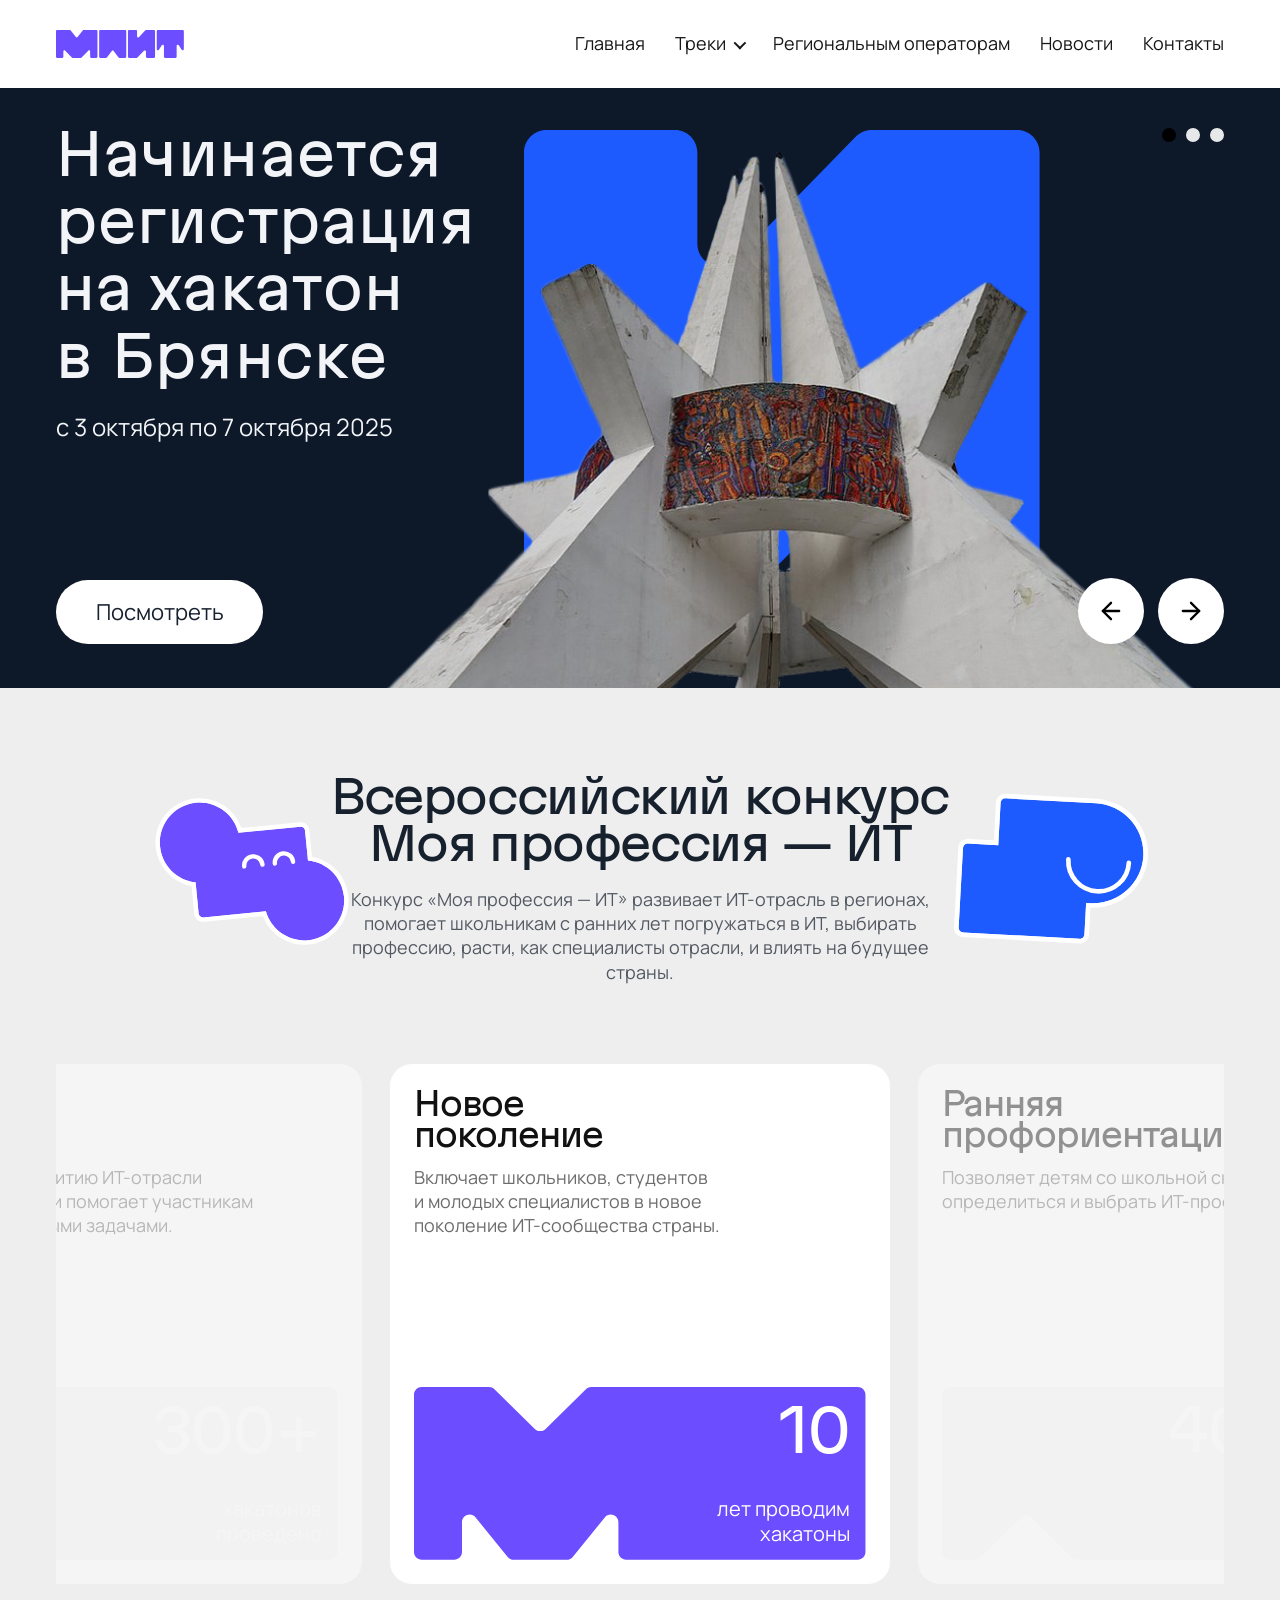
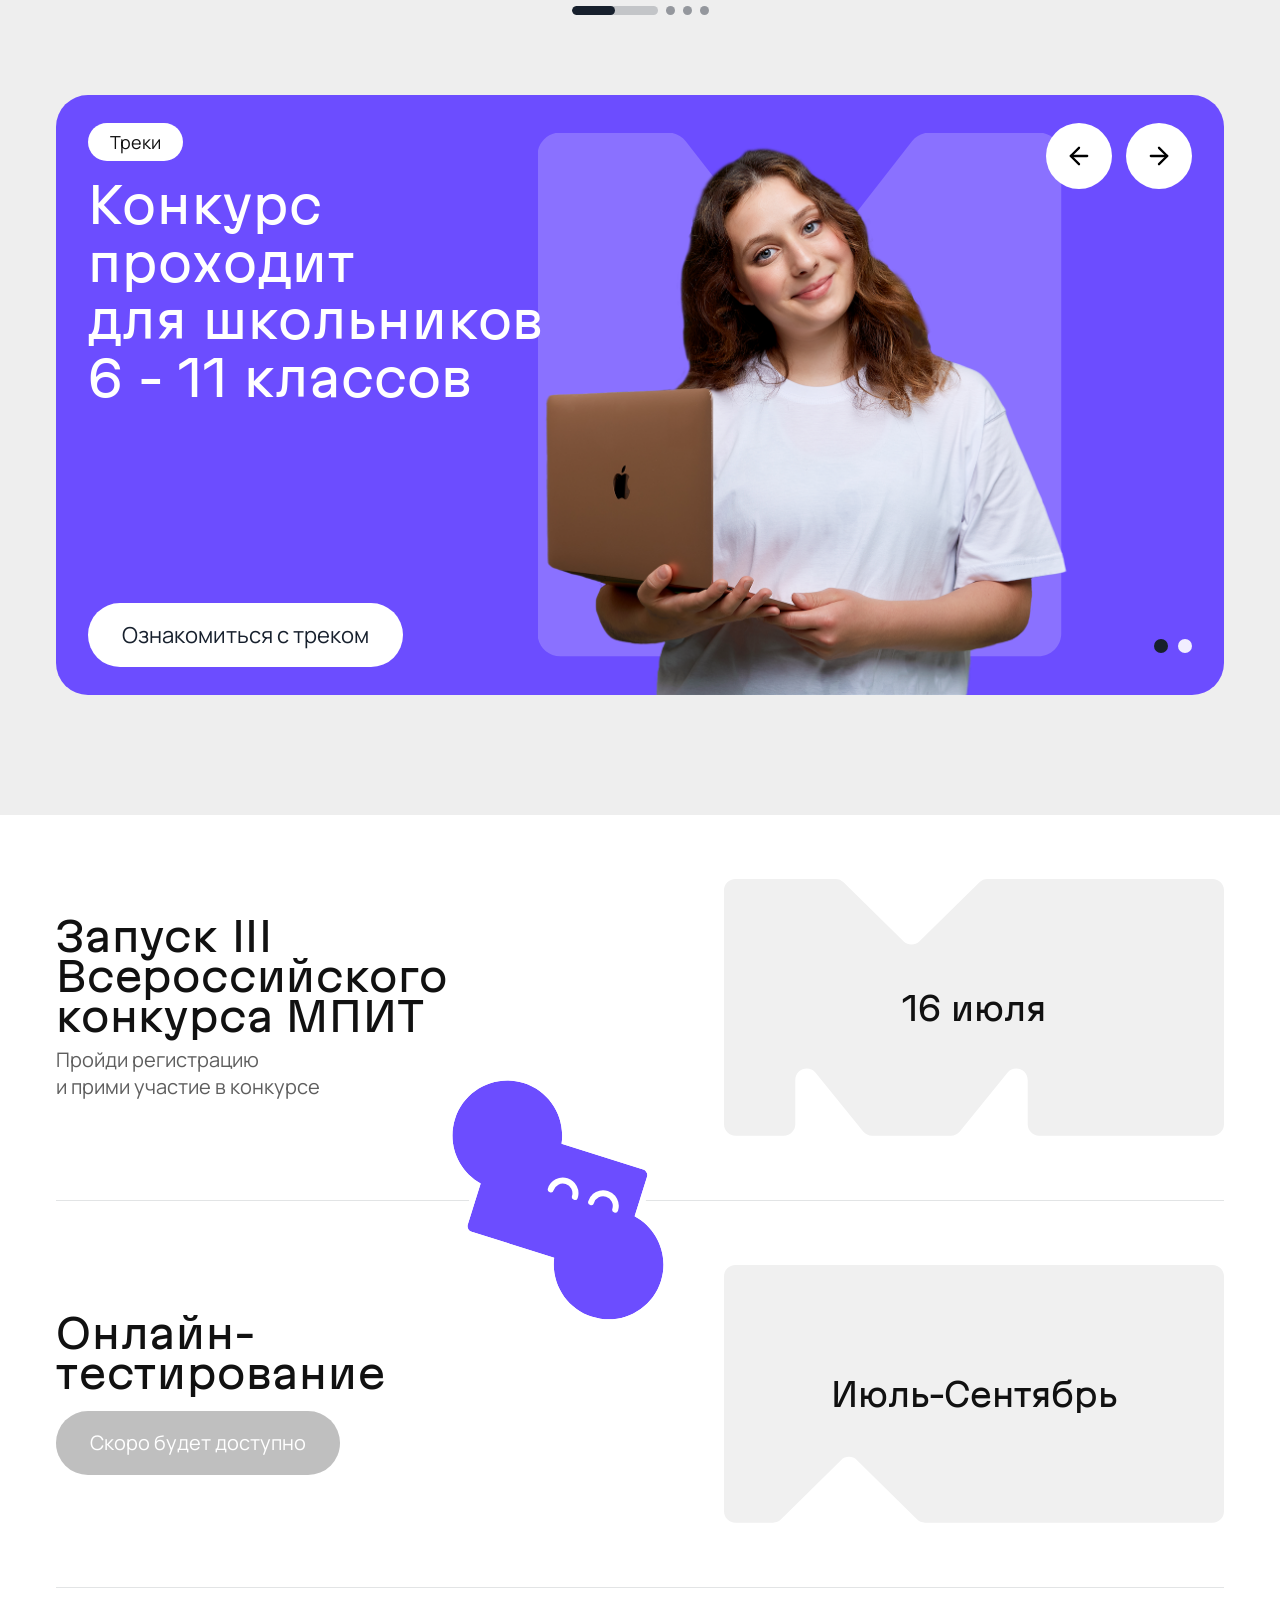
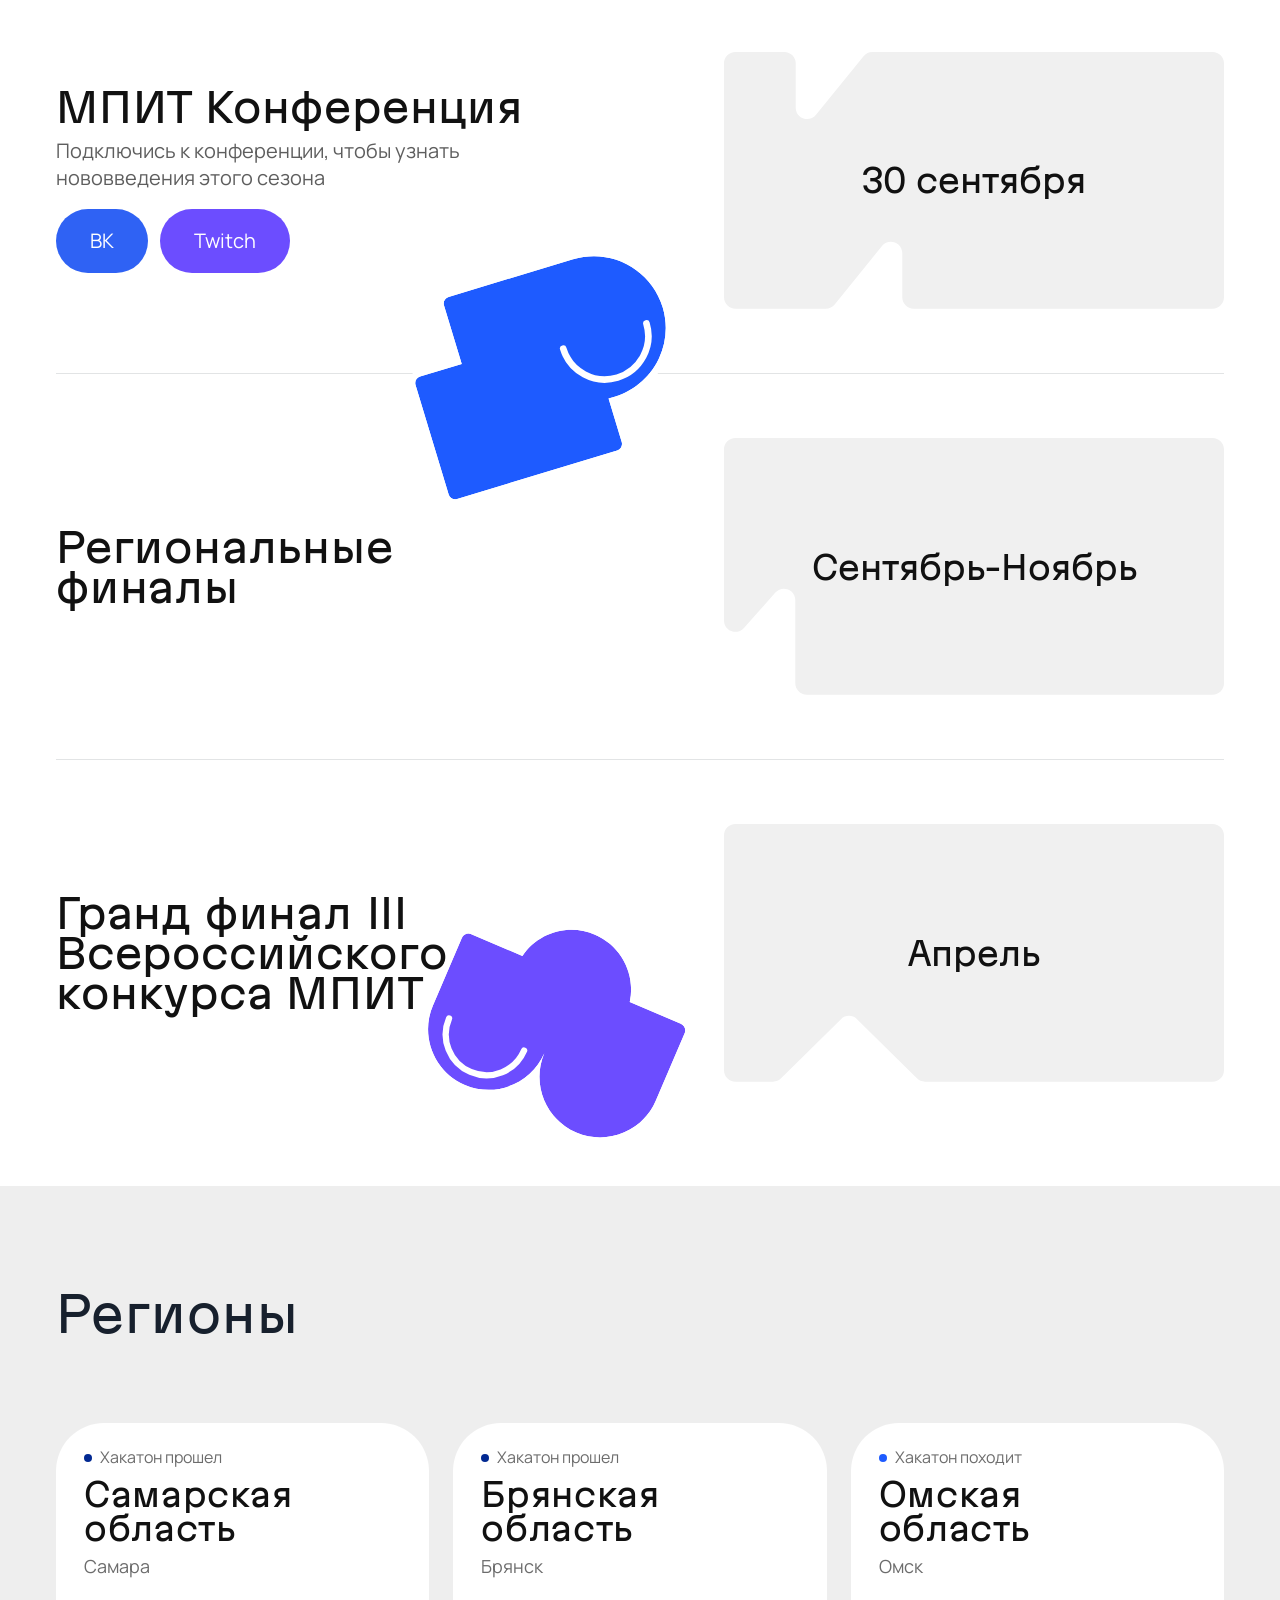
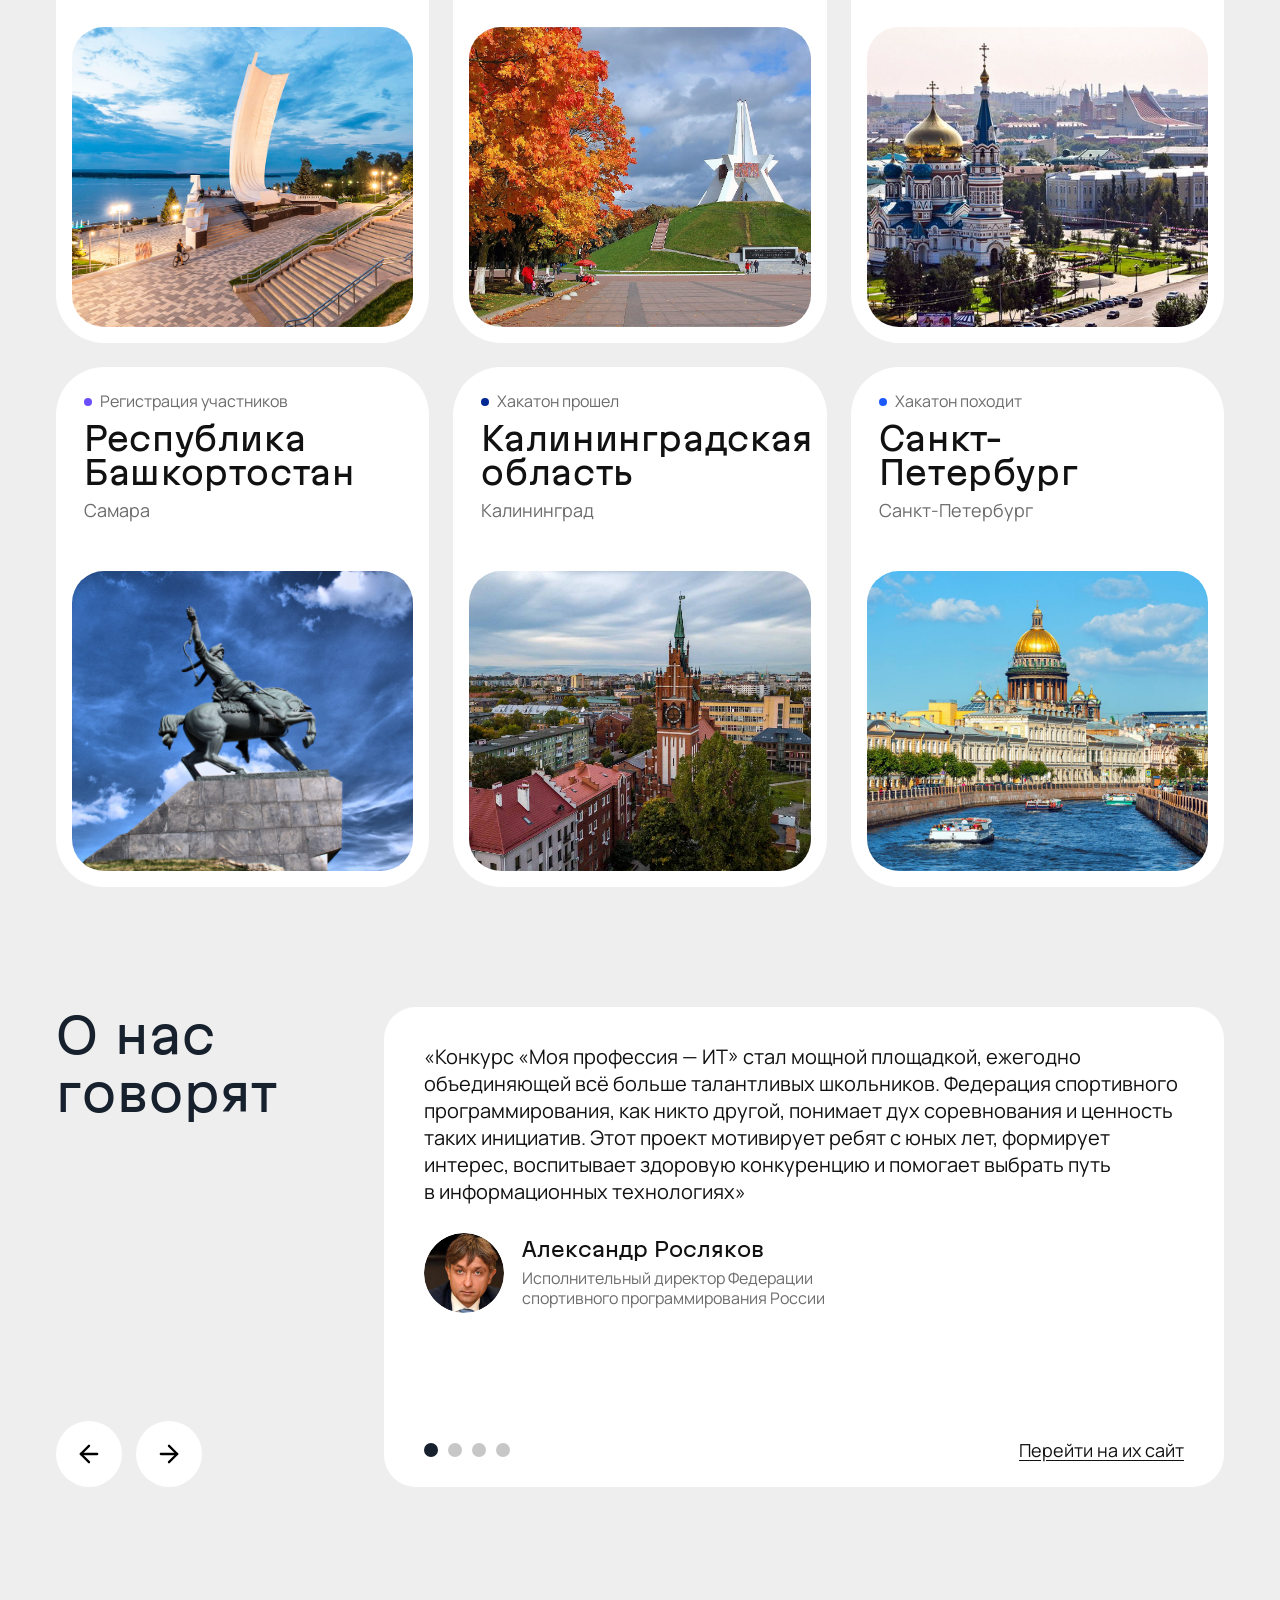
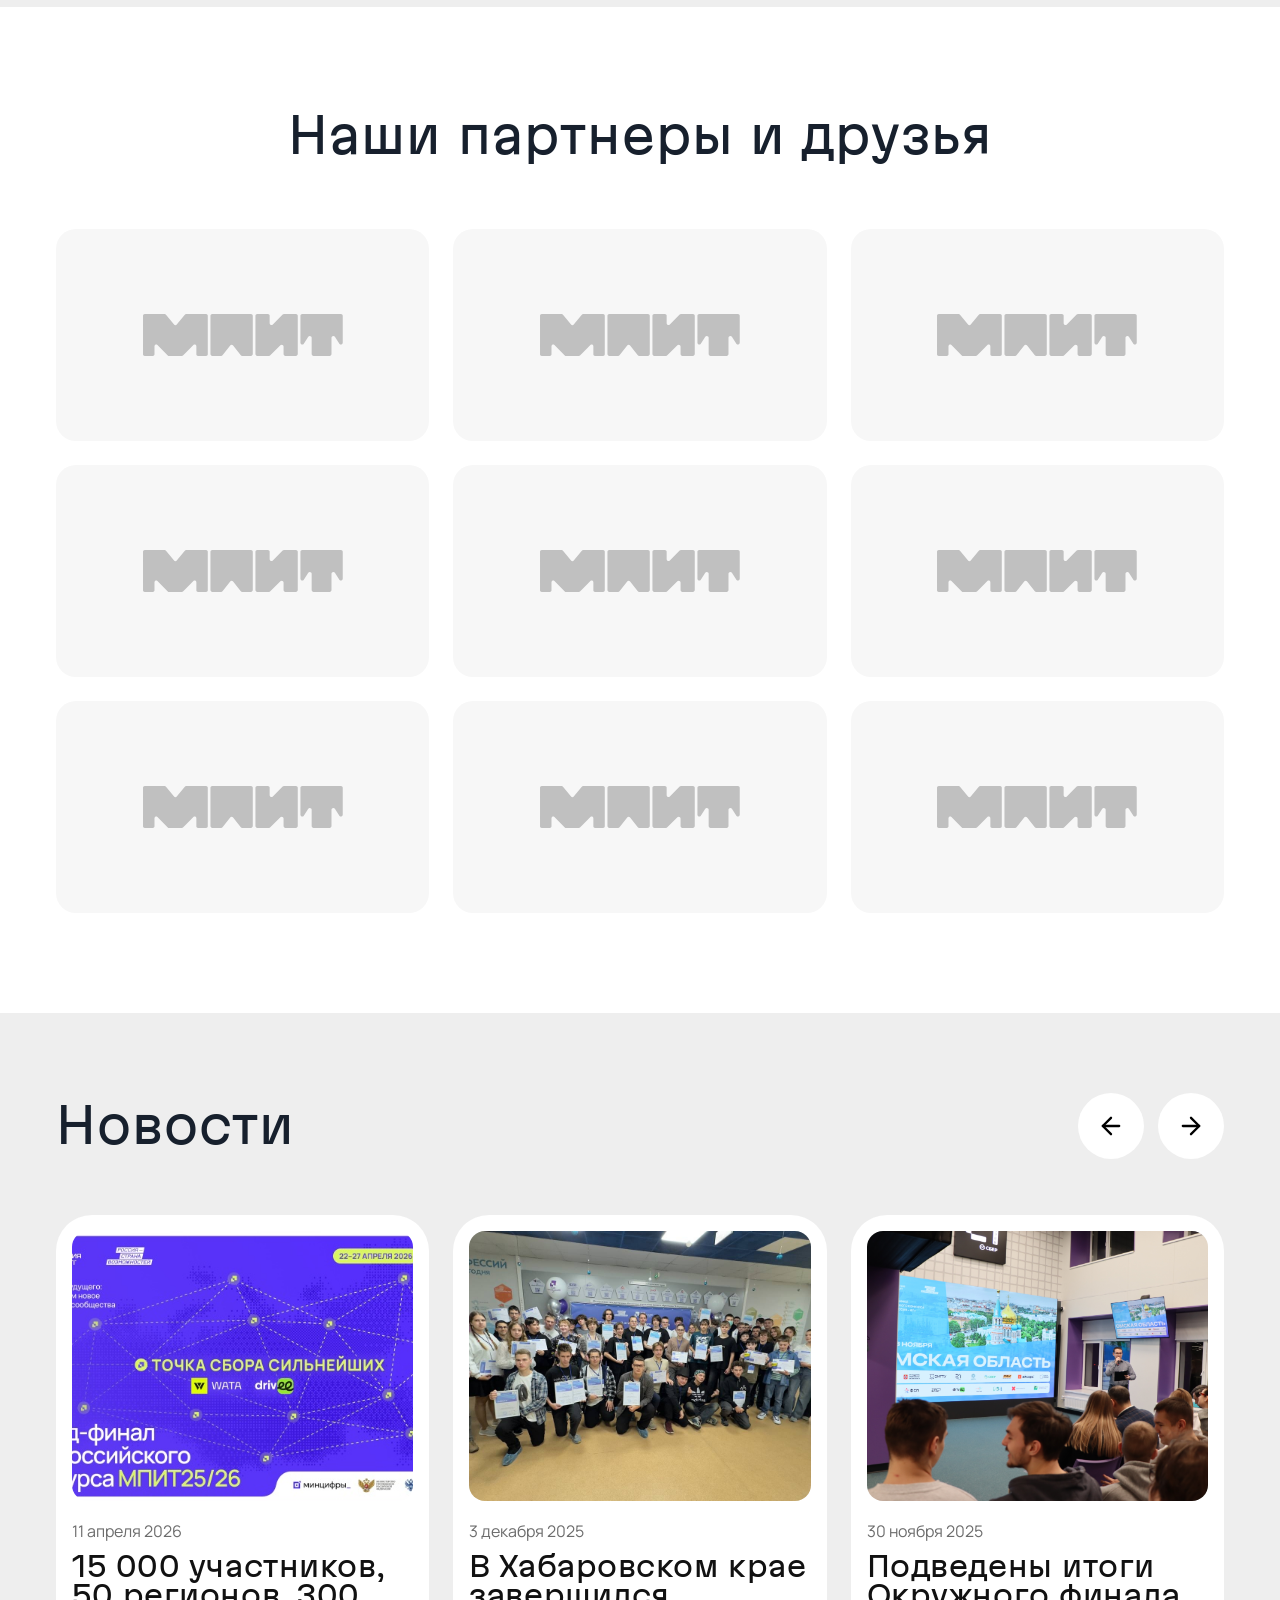
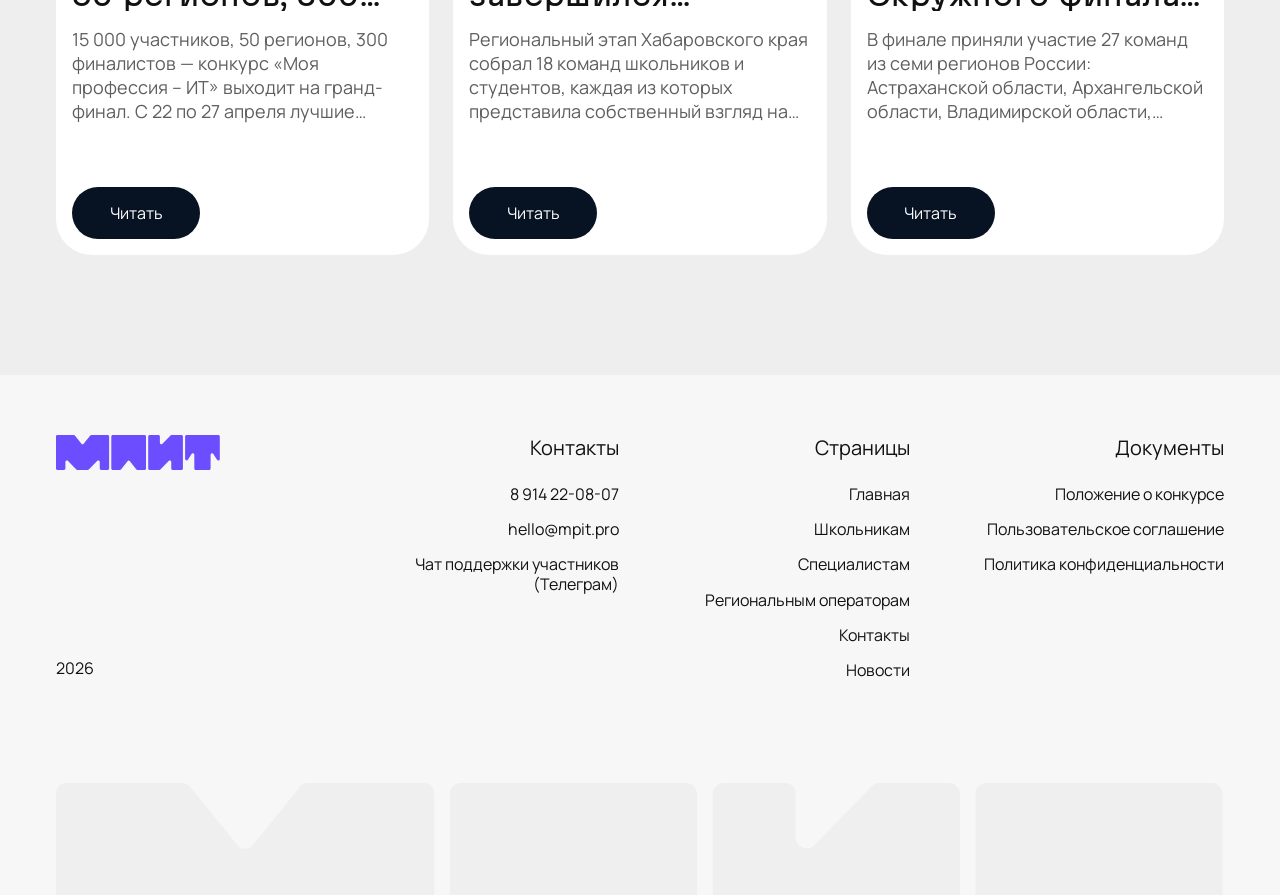
==== commit daf8cae5: "about" ====
--- a/index.html
+++ b/index.html
@@ -80,138 +80,44 @@
     </section>
 
 
-    <section class="about">
-        <div class="container about__inner">
-
-            <div class="about__top">
-            <div class="about__text">
-                <h2 class="about__title title title--lg">
-                Всероссийский конкурс<br>
-                Моя профессия — ИТ
-                </h2>
-
-                <p class="about__description text text--20">
-                Конкурс «Моя профессия — ИТ» развивает ИТ-отрасль в регионах,
-                помогает школьникам с ранних лет погрузиться в ИТ, выбрать профессию,
-                расти, как специалисты отрасли, и влиять на будущее страны.
-                </p>
-        </div>
-
+    <section class="about about-slider" id="about">
+    <div class="container about-slider__container">
+
+        <div class="about-slider__header">
             <img 
-                class="about__decor" 
-                src="./img/about_decor.png" 
+                class="about-slider__mascot about-slider__mascot--left" 
+                src="./img/mascot1.svg" 
                 alt=""
             >
-            </div>
-
-            <div class="about__cards">
-                <article class="about-card">
-                    <h3 class="about-card__title title title--sm">
-                    Новое<br>поколение
-                    </h3>
-
-                    <img 
-                    class="about-card__shape" 
-                    src="./img/m_medium.svg" 
-                    alt=""
-                    >
-
-                    <p class="about-card__text text text--18">
-                    Включает школьников, студентов<br>и молодых специалистов в новое
-                    поколение ИТ-сообщества страны.
-                    </p>
-                </article>
-
-                <article class="about-card">
-                    <h3 class="about-card__title title title--sm">
-                    Ранняя<br>профориентация
-                    </h3>
-
-                    <img 
-                    class="about-card__shape" 
-                    src="./img/p_medium.svg" 
-                    alt=""
-                    >
-
-                    <p class="about-card__text text text--18">
-                    Позволяет детям со школьной<br>скамьи определиться и выбрать
-                    <br>ИТ-профессию.
-                    </p>
-                </article>
-
-                <article class="about-card">
-                    <h3 class="about-card__title title title--sm">
-                    Федеральный<br>уровень
-                    </h3>
-
-                    <img 
-                    class="about-card__shape" 
-                    src="./img/i_medium.svg" 
-                    alt=""
-                    >
-
-                    <p class="about-card__text text text--18">
-                    Конкурс проводится<br>на федеральном уровне,<br>охватывая все регионы России.
-                    </p>
-                </article>
-
-                <article class="about-card about-card--wide">
-                    <h3 class="about-card__title title title--sm">
-                    Драйвер<br>развития
-                    </h3>
-
-                    <img 
-                    class="about-card__shape" 
-                    src="./img/t_long.svg" 
-                    alt=""
-                    >
-
-                    <p class="about-card__text text text--18">
-                    Способствует развитию ИТ-отрасли<br>в регионах страны.
-                    </p>
-                </article>
-
-                <article class="about-card about-card--wide">
-                    <h3 class="about-card__title title title--sm">
-                    Социальный<br>лифт
-                    </h3>
-
-                    <img 
-                    class="about-card__shape" 
-                    src="./img/m_long.svg" 
-                    alt=""
-                    >
-
-                    <p class="about-card__text text text--18">
-                    Мощный рост в карьере, навыков <br>для молодых специалистов.
-                    </p>
-                </article>
-                </div>
-
-                <div class="about__stats">
-                <div class="about-stat">
-                    <span class="about-stat__number">10</span>
-                    <span class="about-stat__label text text--18">лет</span>
-                </div>
-
-                <div class="about-stat">
-                    <span class="about-stat__number">15+</span>
-                    <span class="about-stat__label text text--18">Стартапов</span>
-                </div>
-
-                <div class="about-stat">
-                    <span class="about-stat__number">300+</span>
-                    <span class="about-stat__label text text--18">Хакатонов</span>
-                </div>
-
-                <div class="about-stat">
-                    <span class="about-stat__number">40 150</span>
-                    <span class="about-stat__label text text--18">Участников</span>
-                </div>
-                </div>
-
-            </div>
-        </section>
+
+            <div class="about-slider__header-text">
+                <h2 class="about-slider__title title">
+                    Всероссийский конкурс<br>
+                    Моя профессия — ИТ
+                </h2>
+
+                <p class="about-slider__description text">
+                    Конкурс «Моя профессия — ИТ» развивает ИТ-отрасль в регионах,
+                    помогает школьникам с ранних лет погружаться в ИТ, выбирать профессию,
+                    расти, как специалисты отрасли, и влиять на будущее страны.
+                </p>
+            </div>
+
+            <img 
+                class="about-slider__mascot about-slider__mascot--right" 
+                src="./img/mascot2.svg" 
+                alt=""
+            >
+        </div>
+
+        <div class="about-slider__viewport">
+            <div class="about-slider__track" id="aboutSliderTrack"></div>
+        </div>
+
+        <div class="about-slider__dots" id="aboutSliderDots"></div>
+
+    </div>
+</section>
 
         <section class="tracks">
         <div class="container">
--- a/css/style.css
+++ b/css/style.css
@@ -466,145 +466,369 @@
   align-items: flex-end;
 }
 
-/* ABOUT */
-
-.about {
-  width: 100%;
-  padding: 120px 0 120px;
+/* ABOUT SLIDER */
+
+.about.about-slider {
+  width: 100%;
+  padding: 48px 0 80px;
   background: #eeeeee;
   overflow: hidden;
 }
 
-.about__inner {
-  position: relative;
-}
-
-.about__top {
-  margin-bottom: 64px;
-
-  display: flex;
+.about-slider__container {
+  position: relative;
+}
+
+.about-slider__header {
+  position: relative;
+  min-height: 170px;
+  margin-bottom: 24px;
+  padding: 36px 0 56px 0;
+
+  display: flex;
+  justify-content: center;
   align-items: flex-start;
-  justify-content: space-between;
-  gap: 40px;
-}
-
-.about__text {
-  max-width: 700px;
-}
-
-.about__title {
+
+  text-align: center;
+}
+
+.about-slider__header-text {
+  max-width: 720px;
+  position: relative;
+  z-index: 2;
+}
+
+.about-slider__title {
+  margin: 0;
+
+  font-size: 46px;
+  line-height: 1.03;
+  letter-spacing: -0.03em;
   color: #17202d;
 }
 
-.about__description {
-  margin-top: 14px;
-
+.about-slider__description {
+  max-width: 640px;
+  margin: 20px auto 0;
+
+  font-size: 18px;
+  line-height: 1.35;
   color: rgba(23, 32, 45, 0.72);
-  line-height: 1.35;
-}
-
-.about__decor {
-  width: 320px;
-  height: auto;
-  margin-right: 20px;
-  object-fit: contain;
-}
-
-/* Cards */
-
-.about__cards {
-  display: grid;
-  grid-template-columns: repeat(6, 1fr);
-  gap: 14px;
-}
-
-.about-card {
-  position: relative;
-  min-height: 359px;
-  padding: 24px 20px 20px 22px;
-
-  grid-column: span 2;
-
-  border-radius: 14px;
-  background: #ffffff;
-  overflow: hidden;
-
-  display: flex;
-  flex-direction: column;
-  justify-content: space-between;
-}
-
-.about-card--wide {
-  grid-column: span 3;
-}
-
-.about-card__title {
-  position: relative;
-  z-index: 3;
-
-  color: #111111;
-  line-height: 0.95;
-}
-
-.about-card__shape {
-  --shape-padding: 12px;
-
+}
+
+.about-slider__mascot {
   position: absolute;
-  top: var(--shape-padding);
-  left: var(--shape-padding);
-  right: var(--shape-padding);
   z-index: 1;
-
-  width: calc(100% - var(--shape-padding) * 2);
-  height: auto;
-  max-width: none;
 
   object-fit: contain;
   pointer-events: none;
 }
 
-.about-card__text {
+.about-slider__mascot--left {
+  width: 200px;
+  left: 96px;
+  top: 48px;
+  transform: rotate(-15deg);
+}
+
+.about-slider__mascot--right {
+  width: 200px;
+  right: 72px;
+  top: 52px;
+  transform: rotate(12deg);
+}
+
+/* Slider */
+
+.about-slider__viewport {
+  width: 100%;
+  max-width: 1440px;
+  margin: 0 auto;
+  padding: 0 0 22px;
+
+  overflow: hidden;
+}
+
+.about-slider__track {
+  display: flex;
+  gap: 28px;
+
+  will-change: transform;
+  transition: transform 0.65s ease;
+}
+
+.about-slider-card {
+  position: relative;
+
+  width: 500px;
+  height: 520px;
+  flex: 0 0 500px;
+
+  padding: 30px 28px;
+  border: 0;
+  border-radius: 22px;
+  background: #ffffff;
+
+  overflow: hidden;
+  cursor: pointer;
+
+  opacity: 0.42;
+  transition: opacity 0.45s ease, transform 0.45s ease;
+
+  display: flex;
+  flex-direction: column;
+  align-items: flex-start;
+  justify-content: flex-start;
+
+  text-align: left;
+  --card-padding-x: 24px;
+  --card-padding-y: 24px;
+
+  padding: var(--card-padding-y) var(--card-padding-x);
+  box-sizing: border-box;
+}
+
+.about-slider-card--active {
+  opacity: 1;
+  transform: scale(1);
+}
+
+.about-slider-card__title {
   position: relative;
   z-index: 3;
 
-  max-width: none;
-
-  color: rgba(17, 17, 17, 0.62);
-  line-height: 1.3;
-}
-
-.about-card--wide .about-card__text {
-  max-width: 340px;
-}
-
-/* Stats */
-
-.about__stats {
-  margin-top: 64px;
-
-  display: grid;
-  grid-template-columns: repeat(4, 1fr);
-  gap: 28px;
-}
-
-.about-stat {
-  display: flex;
-  align-items: center;
-  gap: 10px;
-}
-
-.about-stat__number {
+  margin: 0 0 16px;
+
   font-family: "Martian Grotesk", Arial, sans-serif;
-  font-size: 48px;
-  line-height: 1;
+  font-size: 32px;
+  line-height: 0.98;
   font-weight: 400;
   letter-spacing: -0.03em;
-  color: #17202d;
-}
-
-.about-stat__label {
-  margin-bottom: 0;
-  color: rgba(23, 32, 45, 0.72);
+  color: #111111;
+
+  max-width: 360px;
+  margin: 0 0 14px 0;
+
+  text-align: left;
+}
+
+.about-slider-card__text {
+  position: relative;
+  z-index: 3;
+
+  max-width: 390px;
+  margin: 0;
+
+  font-size: 18px;
+  line-height: 1.35;
+  color: rgba(17, 17, 17, 0.62);
+
+  max-width: 390px;
+  margin: 0;
+
+  text-align: left;
+}
+
+.about-slider-card__visual {
+  position: absolute;
+  left: 0;
+  right: 0;
+  bottom: 0;
+
+  width: 100%;
+  height: auto;
+  z-index: 2;
+
+  position: absolute;
+
+  left: var(--card-padding-x);
+  right: var(--card-padding-x);
+  bottom: var(--card-padding-y);
+
+  width: auto;
+  height: auto;
+}
+
+.about-slider-card__letter {
+  display: block;
+
+  width: 100%;
+  height: auto;
+
+  object-fit: unset;
+  object-position: unset;
+  transition: opacity 0.45s ease, filter 0.45s ease;
+
+  display: block;
+
+  width: 100%;
+  height: auto;
+
+  object-fit: unset;
+  object-position: unset;
+}
+
+.about-slider-card:not(.about-slider-card--active) .about-slider-card__letter {
+  opacity: 0.12;
+  filter: grayscale(1) brightness(2);
+}
+
+.about-slider-card__number {
+  position: absolute;
+  top: 14px;
+  right: 16px;
+  z-index: 3;
+
+  font-family: "Martian Grotesk", Arial, sans-serif;
+  font-size: 58px;
+  line-height: 1;
+  color: #ffffff;
+}
+
+.about-slider-card__label {
+  position: absolute;
+  right: 16px;
+  bottom: 14px;
+  z-index: 3;
+
+  max-width: 190px;
+
+  font-size: 20px;
+  line-height: 1.25;
+  text-align: right;
+  color: #ffffff;
+}
+
+/* Dots */
+
+.about-slider__dots {
+  display: flex;
+  align-items: center;
+  justify-content: center;
+  gap: 8px;
+
+  margin-top: 0;
+}
+
+.about-slider__dot {
+  position: relative;
+
+  width: 9px;
+  height: 9px;
+
+  padding: 0;
+  border: 0;
+  border-radius: 999px;
+  background: rgba(23, 32, 45, 0.42);
+
+  overflow: hidden;
+  cursor: pointer;
+}
+
+.about-slider__dot--active {
+  width: 86px;
+  background: rgba(23, 32, 45, 0.2);
+}
+
+.about-slider__dot-progress {
+  position: absolute;
+  left: 0;
+  top: 0;
+
+  width: 0%;
+  height: 100%;
+
+  border-radius: inherit;
+  background: #17202d;
+}
+
+/* Adaptive */
+
+@media (max-width: 1180px) {
+  .about-slider__header {
+    padding: 0 130px;
+  }
+
+  .about-slider__title {
+    font-size: 40px;
+  }
+
+  .about-slider__mascot--left {
+    left: 40px;
+  }
+
+  .about-slider__mascot--right {
+    right: 40px;
+  }
+
+  .about-slider-card {
+    width: 460px;
+    height: 540px;
+    flex-basis: 460px;
+  }
+}
+
+@media (max-width: 768px) {
+  .about.about-slider {
+    padding: 56px 0 64px;
+  }
+
+  .about-slider__header {
+    min-height: auto;
+    margin-bottom: 32px;
+    padding: 0;
+  }
+
+  .about-slider__title {
+    font-size: 32px;
+  }
+
+  .about-slider__description {
+    margin-top: 16px;
+    font-size: 16px;
+  }
+
+  .about-slider__mascot {
+    display: none;
+  }
+
+  .about-slider__track {
+    gap: 16px;
+  }
+
+  .about-slider-card {
+    width: 330px;
+    height: 440px;
+    flex-basis: 330px;
+
+    border-radius: 18px;
+
+    --card-padding-x: 16px;
+    --card-padding-y: 20px;
+  }
+
+  .about-slider-card__title {
+    font-size: 26px;
+  }
+
+  .about-slider-card__text {
+    font-size: 16px;
+  }
+
+  .about-slider-card__number {
+    right: 12px;
+    font-size: 40px;
+  }
+
+  .about-slider-card__label {
+    right: 12px;
+    bottom: 12px;
+    font-size: 12px;
+  }
+
+  .about-slider__dot--active {
+    width: 64px;
+  }
 }
 
 /* TRACKS */
